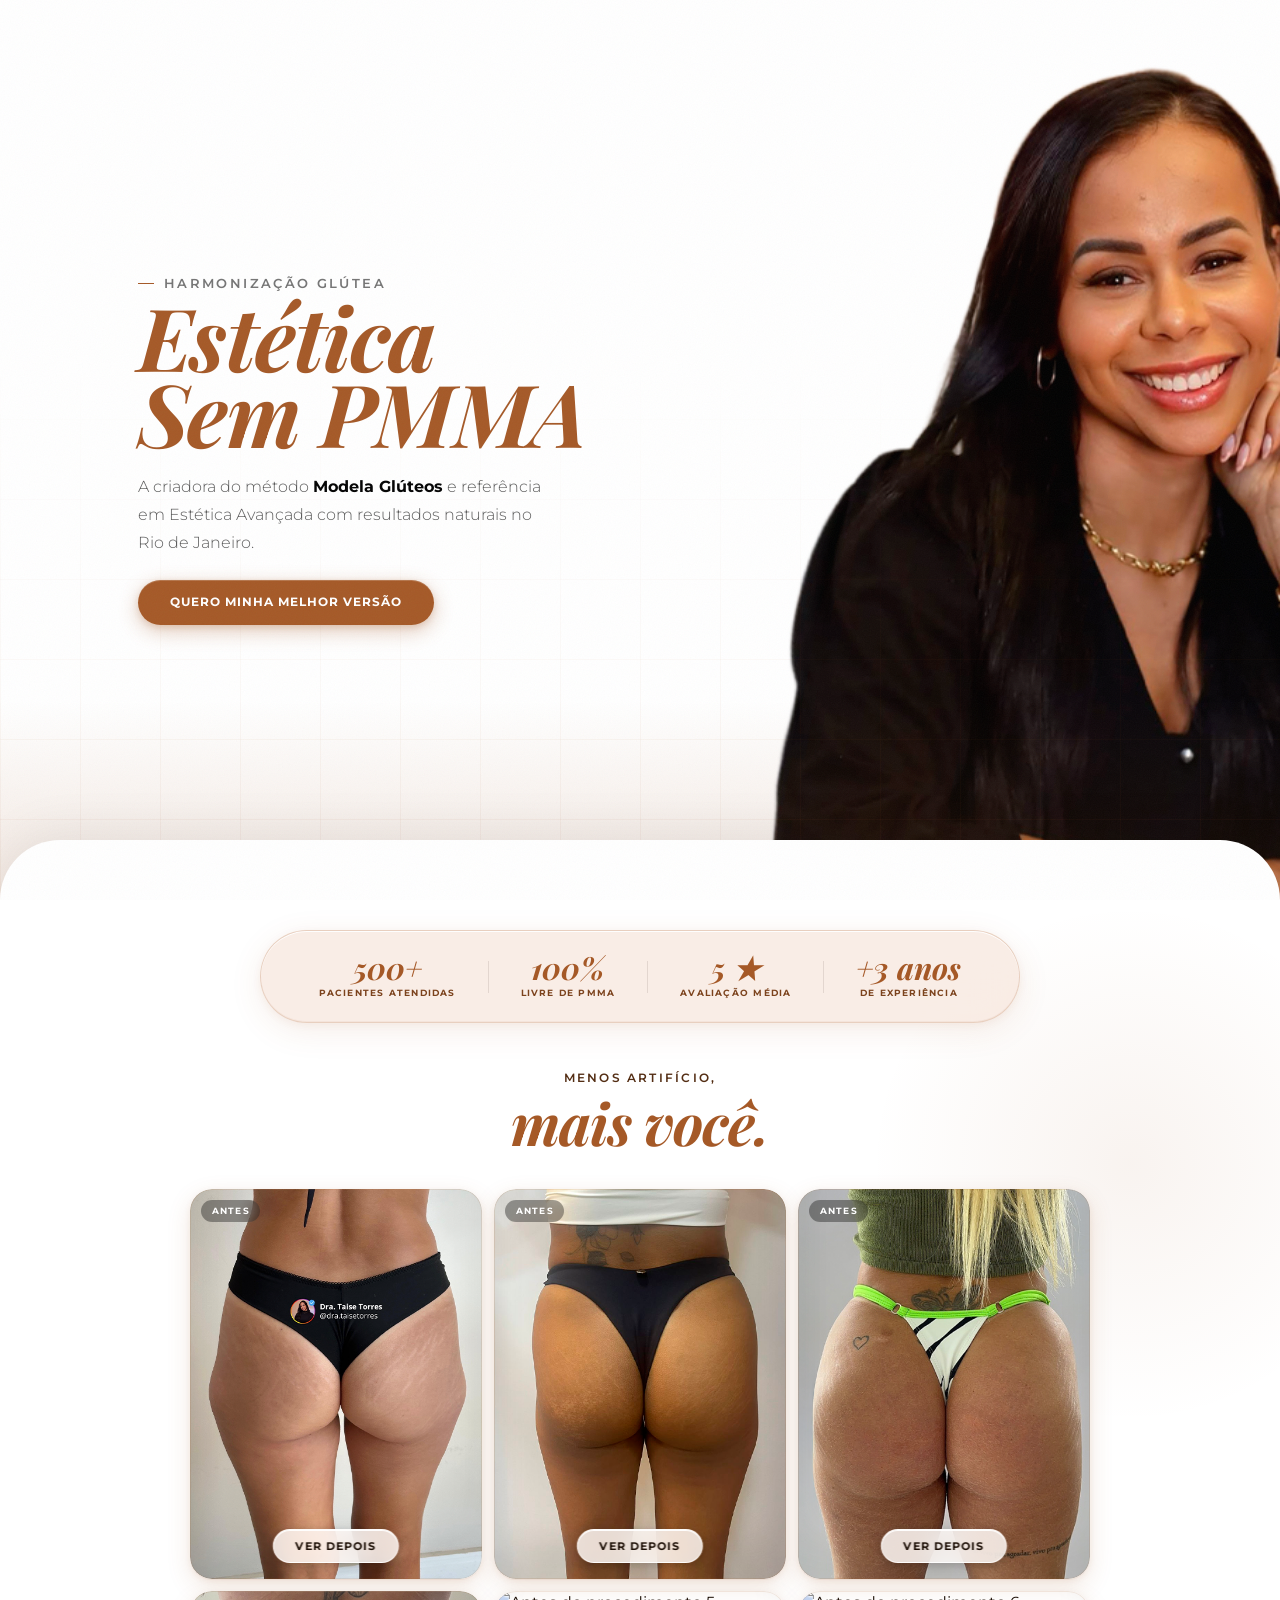
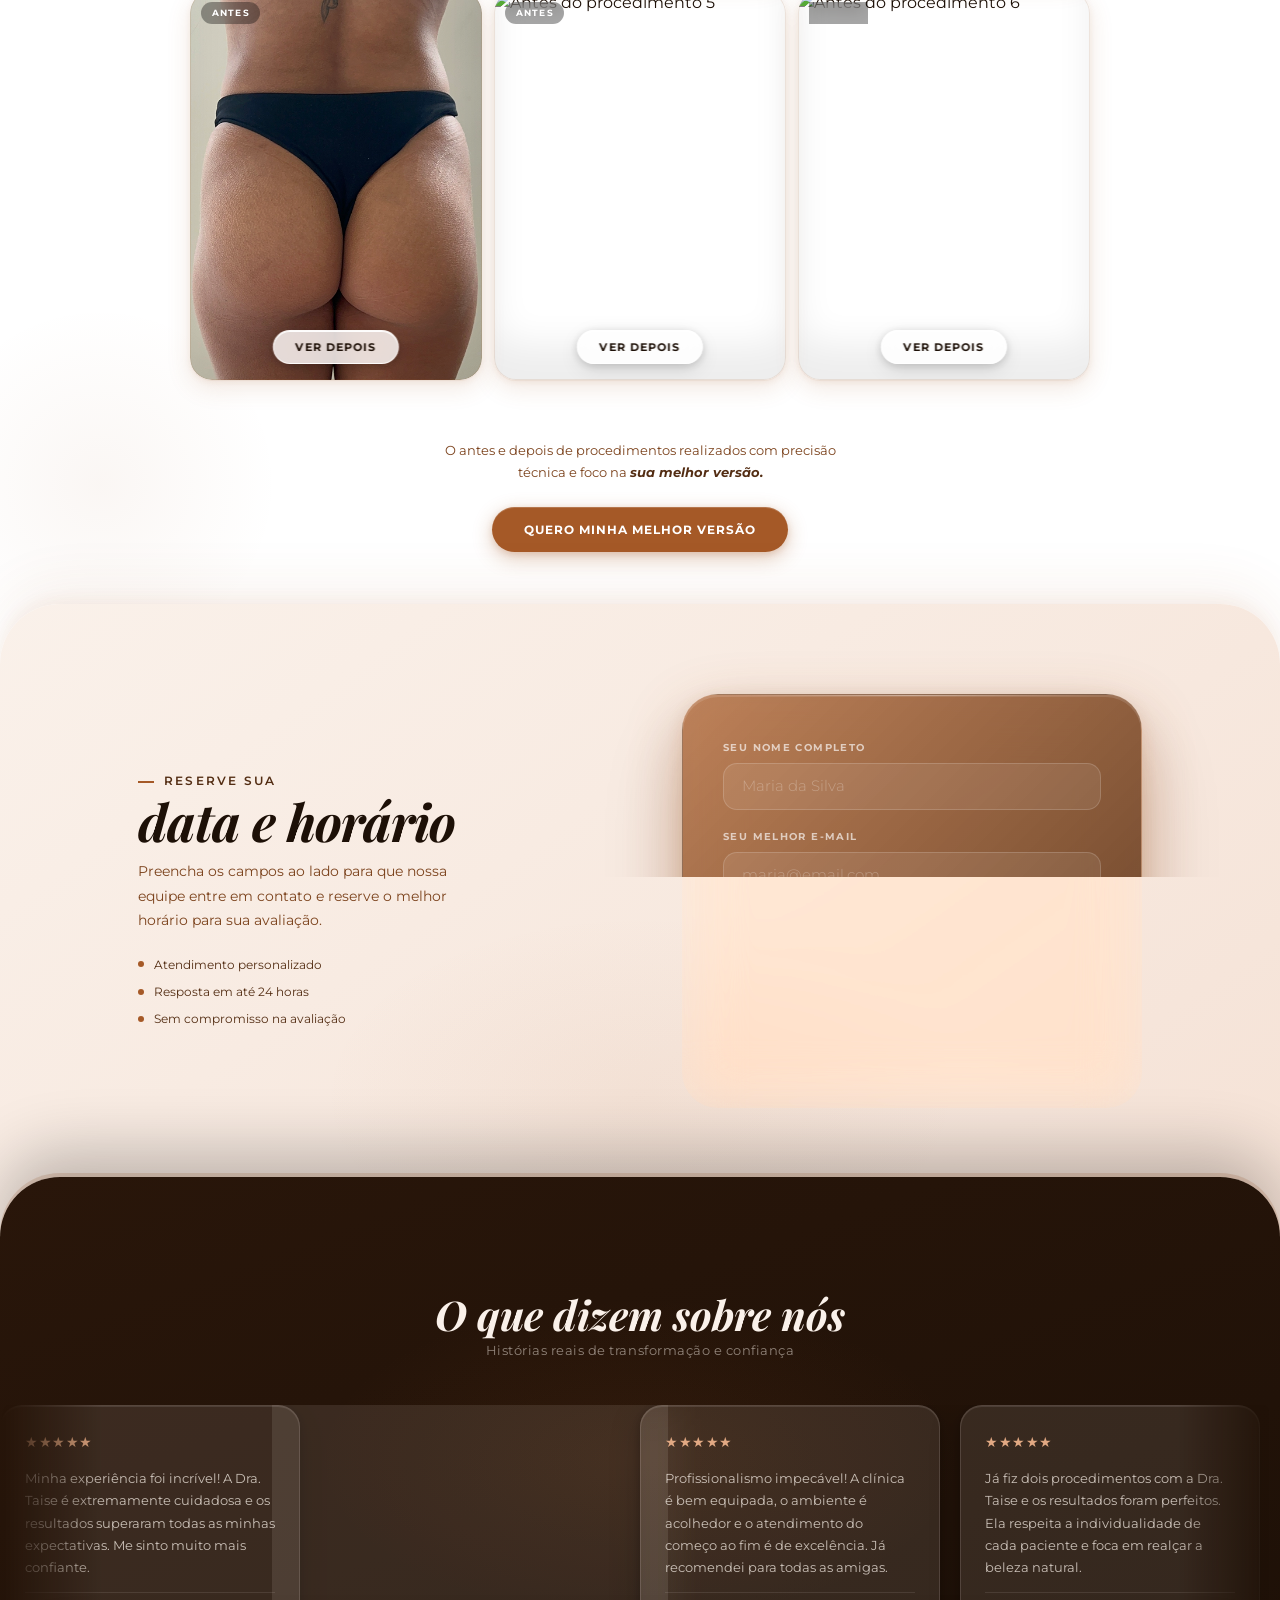
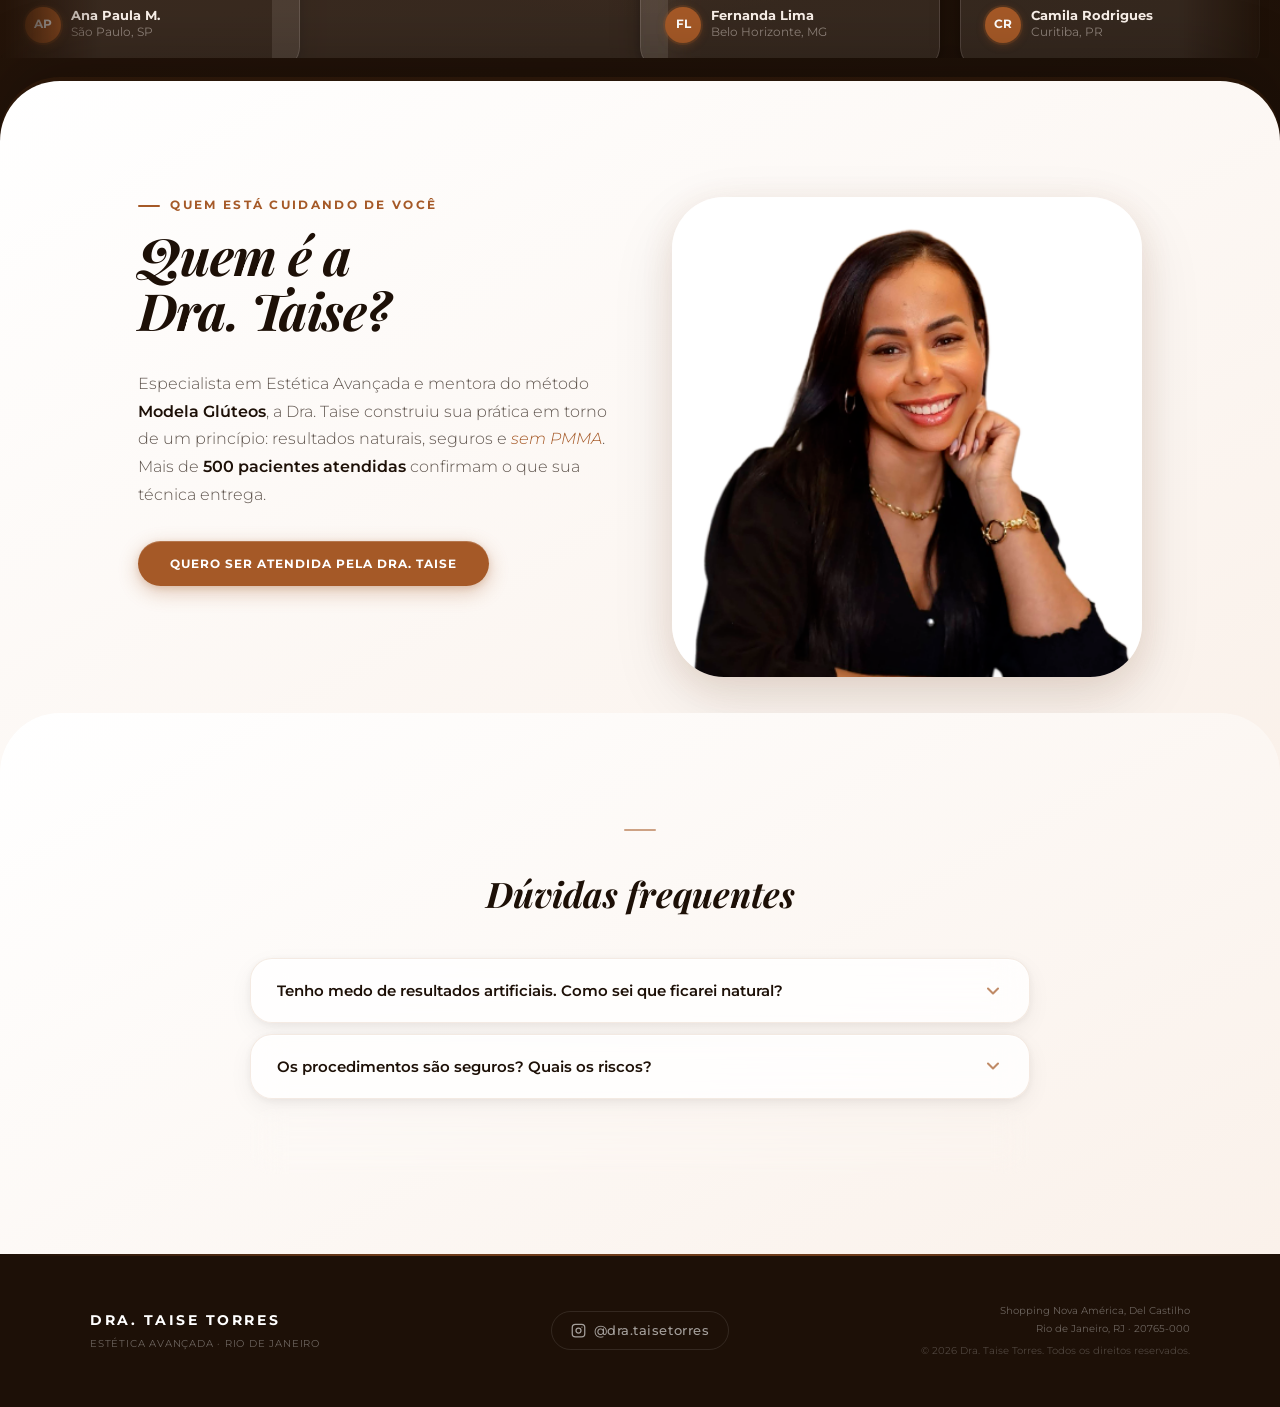
==== index.html @ a1149a78 "Add files via upload" ====
<!DOCTYPE html>
<html lang="pt-BR">
<head>
  <meta charset="UTF-8" />
  <meta name="viewport" content="width=device-width, initial-scale=1.0" />
  <title>Dra. Taise Torres · Estética que Transforma</title>

  <link rel="preconnect" href="https://fonts.googleapis.com" />
  <link rel="preconnect" href="https://fonts.gstatic.com" crossorigin />
  <link
    href="https://fonts.googleapis.com/css2?family=Montserrat:ital,wght@0,400;0,500;0,600;0,700;1,400&family=Playfair+Display:ital,wght@0,700;1,400;1,700&display=swap"
    rel="stylesheet"
  />
  <link rel="stylesheet" href="style.css" />
</head>
<body>

  <!-- ═══════════════════════════════
       HERO  — 100vw × 100vh
  ════════════════════════════════ -->
  <section class="hero">

    <!-- Camada de fundo -->
    <div class="hero__bg">
      <picture>
        <source media="(max-width: 860px)" srcset="img/heromobile.png" />
        <img src="img/hero.png" alt="Dra. Taise Torres — Estética Avançada" />
      </picture>
    </div>

    <!-- Overlay para legibilidade do texto -->
    <div class="hero__overlay" aria-hidden="true"></div>

    <!-- Conteúdo -->
    <div class="container">
      <div class="hero__content">

        <h1 class="hero__title">
          <span class="t-sans">Harmonização Glútea</span>
          <span class="t-serif t-serif--accent">Estética<br>Sem PMMA</span>
        </h1>

        <p class="hero__sub">
          A criadora do método <strong>Modela Glúteos</strong> e referência em
          Estética Avançada com resultados naturais no Rio de Janeiro.
        </p>

        <a href="#reservar" class="btn">Quero minha melhor versão</a>

      </div>
    </div>

  </section>

  <!-- ═══════════════════════════════
       GALLERY
  ════════════════════════════════ -->
  <section class="gallery stack">
    <div class="container">

      <!-- Faixa de credenciais -->
      <div class="trust-strip" role="list" aria-label="Números da clínica">
        <div class="trust-item" role="listitem">
          <strong>500+</strong>
          <span>Pacientes atendidas</span>
        </div>
        <div class="trust-divider" aria-hidden="true"></div>
        <div class="trust-item" role="listitem">
          <strong>100%</strong>
          <span>Livre de PMMA</span>
        </div>
        <div class="trust-divider" aria-hidden="true"></div>
        <div class="trust-item" role="listitem">
          <strong>5 ★</strong>
          <span>Avaliação média</span>
        </div>
        <div class="trust-divider" aria-hidden="true"></div>
        <div class="trust-item" role="listitem">
          <strong>+3 anos</strong>
          <span>De experiência</span>
        </div>
      </div>

      <h2 class="gallery__title">
        <span class="t-sans">Menos artifício,</span>
        <span class="t-serif t-serif--accent">mais você.</span>
      </h2>

      <div class="gallery__grid">

        <!-- Card 1 -->
        <div class="gallery__card">
          <div class="ba-toggle" data-toggle>
            <img class="ba-img ba-img--before" src="img/antes1.png" alt="Antes do procedimento 1" loading="lazy" />
            <img class="ba-img ba-img--after"  src="img/depois1.png" alt="Depois do procedimento 1" loading="lazy" />
            <span class="ba-state-label">Antes</span>
            <button class="ba-switch" aria-label="Ver resultado depois">Ver depois</button>
          </div>
        </div>

        <!-- Card 2 -->
        <div class="gallery__card">
          <div class="ba-toggle" data-toggle>
            <img class="ba-img ba-img--before" src="img/antes2.png" alt="Antes do procedimento 2" loading="lazy" />
            <img class="ba-img ba-img--after"  src="img/depois2.png" alt="Depois do procedimento 2" loading="lazy" />
            <span class="ba-state-label">Antes</span>
            <button class="ba-switch" aria-label="Ver resultado depois">Ver depois</button>
          </div>
        </div>

        <!-- Card 3 -->
        <div class="gallery__card">
          <div class="ba-toggle" data-toggle>
            <img class="ba-img ba-img--before" src="img/antes3.png" alt="Antes do procedimento 3" loading="lazy" />
            <img class="ba-img ba-img--after"  src="img/depois3.png" alt="Depois do procedimento 3" loading="lazy" />
            <span class="ba-state-label">Antes</span>
            <button class="ba-switch" aria-label="Ver resultado depois">Ver depois</button>
          </div>
        </div>

        <!-- Card 4 -->
        <div class="gallery__card">
          <div class="ba-toggle" data-toggle>
            <img class="ba-img ba-img--before" src="img/antes4.png" alt="Antes do procedimento 4" loading="lazy" />
            <img class="ba-img ba-img--after"  src="img/depois4.png" alt="Depois do procedimento 4" loading="lazy" />
            <span class="ba-state-label">Antes</span>
            <button class="ba-switch" aria-label="Ver resultado depois">Ver depois</button>
          </div>
        </div>

        <!-- Card 5 -->
        <div class="gallery__card">
          <div class="ba-toggle" data-toggle>
            <img class="ba-img ba-img--before" src="img/antes5.png" alt="Antes do procedimento 5" loading="lazy" />
            <img class="ba-img ba-img--after"  src="img/depois5.png" alt="Depois do procedimento 5" loading="lazy" />
            <span class="ba-state-label">Antes</span>
            <button class="ba-switch" aria-label="Ver resultado depois">Ver depois</button>
          </div>
        </div>

        <!-- Card 6 -->
        <div class="gallery__card">
          <div class="ba-toggle" data-toggle>
            <img class="ba-img ba-img--before" src="img/antes6.png" alt="Antes do procedimento 6" loading="lazy" />
            <img class="ba-img ba-img--after"  src="img/depois6.png" alt="Depois do procedimento 6" loading="lazy" />
            <span class="ba-state-label">Antes</span>
            <button class="ba-switch" aria-label="Ver resultado depois">Ver depois</button>
          </div>
        </div>

      </div>

      <p class="gallery__caption">
        O antes e depois de procedimentos realizados com precisão técnica
        e foco na <em>sua melhor versão.</em>
      </p>

      <a href="#reservar" class="btn btn--center">Quero minha melhor versão</a>

    </div>
  </section>

  <!-- ═══════════════════════════════
       BOOKING
  ════════════════════════════════ -->
  <section class="booking stack" id="reservar">
    <div class="container">

      <!-- Info lado esquerdo -->
      <div class="booking__info">
        <h2 class="booking__title">
          <span class="t-sans">Reserve sua</span>
          <span class="t-serif">data e horário</span>
        </h2>

        <p class="booking__sub">
          Preencha os campos ao lado para que nossa equipe entre em contato
          e reserve o melhor horário para sua avaliação.
        </p>

        <div class="booking__trust">
          <div class="booking__trust-item">Atendimento personalizado</div>
          <div class="booking__trust-item">Resposta em até 24 horas</div>
          <div class="booking__trust-item">Sem compromisso na avaliação</div>
        </div>
      </div>

      <form class="form-card" id="bookingForm" novalidate>

        <div class="form-group">
          <label for="nome">Seu nome completo</label>
          <input
            type="text" id="nome" name="nome"
            placeholder="Maria da Silva"
            required autocomplete="name"
          />
        </div>

        <div class="form-group">
          <label for="email">Seu melhor e-mail</label>
          <input
            type="email" id="email" name="email"
            placeholder="maria@email.com"
            required autocomplete="email"
          />
        </div>

        <div class="form-group">
          <label for="whatsapp">WhatsApp</label>
          <input
            type="tel" id="whatsapp" name="whatsapp"
            placeholder="(11) 99999-9999"
            maxlength="15" required autocomplete="tel"
          />
        </div>

        <button type="submit" class="btn">Quero reservar minha avaliação</button>

      </form>

    </div>
  </section>

  <!-- ═══════════════════════════════
       TESTIMONIALS
  ════════════════════════════════ -->
  <section class="testimonials stack">
    <div class="container">
      <div class="testimonials__header">
        <h2 class="testimonials__title">O que dizem sobre nós</h2>
        <p class="testimonials__sub">Histórias reais de transformação e confiança</p>
      </div>
    </div>

    <div class="carousel-outer">
      <div class="carousel-track" id="carouselTrack" aria-live="off"></div>
    </div>
  </section>

  <!-- ═══════════════════════════════
       SOBRE A DRA. TAISE
  ════════════════════════════════ -->
  <section class="about stack" id="sobre">
    <div class="container">

      <div class="about__grid">

        <!-- Coluna: texto -->
        <div class="about__text">

          <p class="about__eyebrow">Quem está cuidando de você</p>

          <h2 class="about__title">
            <span class="t-serif">Quem é a<br>Dra. Taise?</span>
          </h2>

          <p class="about__bio">
            Especialista em Estética Avançada e mentora do método
            <strong>Modela Glúteos</strong>, a Dra. Taise construiu sua prática em torno
            de um princípio: resultados naturais, seguros e <em>sem PMMA</em>.
            Mais de <strong>500 pacientes atendidas</strong> confirmam o que
            sua técnica entrega.
          </p>

          <a href="#reservar" class="btn about__cta">
            Quero ser atendida pela Dra. Taise
          </a>

        </div>

        <!-- Coluna: foto -->
        <div class="about__photo-wrap">
          <img
            src="img/dra.png"
            alt="Dra. Taise Torres"
            class="about__photo"
            loading="lazy"
          />
        </div>

      </div>

    </div>
  </section>

  <!-- ═══════════════════════════════
       FAQ — ACCORDION
  ════════════════════════════════ -->
  <section class="faq stack">
    <div class="container">

      <div class="faq__rule" aria-hidden="true"></div>

      <h2 class="faq__title">Dúvidas frequentes</h2>

      <div class="faq__accordion" role="list">

        <div class="faq__item" role="listitem">
          <button class="faq__btn" aria-expanded="false">
            <span class="faq__q-label">Tenho medo de resultados artificiais. Como sei que ficarei natural?</span>
            <svg class="faq__chevron" viewBox="0 0 24 24" fill="none" stroke="currentColor" stroke-width="2.5" stroke-linecap="round" stroke-linejoin="round" aria-hidden="true">
              <polyline points="6 9 12 15 18 9"/>
            </svg>
          </button>
          <div class="faq__panel" role="region">
            <div class="faq__panel-inner">
              <p class="faq__a">Lorem ipsum dolor sit amet, consectetur adipiscing elit. Sed do eiusmod tempor incididunt ut labore et dolore magna aliqua. Ut enim ad minim veniam quis nostrud exercitation ullamco laboris nisi ut aliquip ex ea commodo.</p>
              <p class="faq__answer-label">Resposta da Dra. Taise</p>
              <p class="faq__a">Duis aute irure dolor in reprehenderit in voluptate velit esse cillum dolore eu fugiat nulla pariatur. Excepteur sint occaecat cupidatat non proident deserunt mollit anim id est laborum. A técnica utilizada preserva sua expressão natural.</p>
            </div>
          </div>
        </div>

        <div class="faq__item" role="listitem">
          <button class="faq__btn" aria-expanded="false">
            <span class="faq__q-label">Os procedimentos são seguros? Quais os riscos?</span>
            <svg class="faq__chevron" viewBox="0 0 24 24" fill="none" stroke="currentColor" stroke-width="2.5" stroke-linecap="round" stroke-linejoin="round" aria-hidden="true">
              <polyline points="6 9 12 15 18 9"/>
            </svg>
          </button>
          <div class="faq__panel" role="region">
            <div class="faq__panel-inner">
              <p class="faq__a">Sed ut perspiciatis unde omnis iste natus error sit voluptatem accusantium doloremque laudantium, totam rem aperiam eaque ipsa quae ab illo inventore veritatis et quasi architecto beatae vitae dicta sunt explicabo.</p>
              <p class="faq__answer-label">Resposta da Dra. Taise</p>
              <p class="faq__a">Nemo enim ipsam voluptatem quia voluptas sit aspernatur aut odit aut fugit. Sed quia consequuntur magni dolores eos qui ratione voluptatem sequi nesciunt. Todos os produtos utilizados são 100% livres de PMMA.</p>
            </div>
          </div>
        </div>

        <div class="faq__item" role="listitem">
          <button class="faq__btn" aria-expanded="false">
            <span class="faq__q-label">Quanto tempo dura o resultado e como é a manutenção?</span>
            <svg class="faq__chevron" viewBox="0 0 24 24" fill="none" stroke="currentColor" stroke-width="2.5" stroke-linecap="round" stroke-linejoin="round" aria-hidden="true">
              <polyline points="6 9 12 15 18 9"/>
            </svg>
          </button>
          <div class="faq__panel" role="region">
            <div class="faq__panel-inner">
              <p class="faq__a">At vero eos et accusamus et iusto odio dignissimos ducimus qui blanditiis praesentium voluptatum deleniti atque corrupti quos dolores et quas molestias excepturi sint occaecati cupiditate non provident.</p>
              <p class="faq__answer-label">Resposta da Dra. Taise</p>
              <p class="faq__a">Nam libero tempore cum soluta nobis eligendi optio cumque nihil impedit quo minus maxime placeat facere possimus. A manutenção é simples e os resultados são duradouros com os cuidados corretos indicados em consulta.</p>
            </div>
          </div>
        </div>

      </div>

    </div>
  </section>

  <!-- ═══════════════════════════════
       FOOTER
  ════════════════════════════════ -->
  <footer>
    <div class="footer__inner">

      <!-- Esquerda: marca -->
      <div class="footer__col">
        <span class="footer__brand">Dra. Taise Torres</span>
        <span class="footer__tagline">Estética Avançada · Rio de Janeiro</span>
      </div>

      <!-- Centro: Instagram -->
      <a
        class="footer__insta"
        href="https://www.instagram.com/dra.taisetorres/"
        target="_blank"
        rel="noopener noreferrer"
        aria-label="Instagram da Dra. Taise Torres"
      >
        <svg width="15" height="15" viewBox="0 0 24 24" fill="none" stroke="currentColor" stroke-width="2" stroke-linecap="round" stroke-linejoin="round" aria-hidden="true">
          <rect x="2" y="2" width="20" height="20" rx="5" ry="5"/>
          <circle cx="12" cy="12" r="4"/>
          <circle cx="17.5" cy="6.5" r="1" fill="currentColor" stroke="none"/>
        </svg>
        @dra.taisetorres
      </a>

      <!-- Direita: endereço + copyright -->
      <div class="footer__col footer__col--right">
        <span class="footer__address">
          Shopping Nova América, Del Castilho<br />
          Rio de Janeiro, RJ · 20765-000
        </span>
        <span class="footer__copy">&copy; 2026 Dra. Taise Torres. Todos os direitos reservados.</span>
      </div>

    </div>
  </footer>

  <!-- ═══════════════════════════════
       JAVASCRIPT
  ════════════════════════════════ -->
  <script>
    /* ── Before / After toggle ── */
    (function initToggles() {
      document.querySelectorAll('[data-toggle]').forEach(toggle => {
        const btn   = toggle.querySelector('.ba-switch');
        const label = toggle.querySelector('.ba-state-label');

        btn.addEventListener('click', () => {
          const isAfter = toggle.classList.toggle('is-after');
          label.textContent  = isAfter ? 'Depois' : 'Antes';
          btn.textContent    = isAfter ? 'Ver antes' : 'Ver depois';
          btn.setAttribute('aria-label', isAfter ? 'Ver imagem antes' : 'Ver resultado depois');
        });
      });
    })();

    /* ── Testimonials data ── */
    const TESTIMONIALS = [
      {
        name: 'Ana Paula M.',
        city: 'São Paulo, SP',
        text: 'Minha experiência foi incrível! A Dra. Taise é extremamente cuidadosa e os resultados superaram todas as minhas expectativas. Me sinto muito mais confiante.'
      },
      {
        name: 'Juliana Santos',
        city: 'Rio de Janeiro, RJ',
        text: 'Tinha muito medo de procedimentos estéticos, mas a Dra. Taise me passou total segurança. O resultado ficou super natural, exatamente o que eu queria.'
      },
      {
        name: 'Fernanda Lima',
        city: 'Belo Horizonte, MG',
        text: 'Profissionalismo impecável! A clínica é bem equipada, o ambiente é acolhedor e o atendimento do começo ao fim é de excelência. Já recomendei para todas as amigas.'
      },
      {
        name: 'Camila Rodrigues',
        city: 'Curitiba, PR',
        text: 'Já fiz dois procedimentos com a Dra. Taise e os resultados foram perfeitos. Ela respeita a individualidade de cada paciente e foca em realçar a beleza natural.'
      },
      {
        name: 'Patricia Oliveira',
        city: 'Brasília, DF',
        text: 'A Dra. Taise tem um olhar artístico e técnico ao mesmo tempo. Explicou todo o procedimento com calma e o resultado ficou absolutamente natural. Maravilhosa!'
      },
      {
        name: 'Mariana Costa',
        city: 'Porto Alegre, RS',
        text: 'Saí da consulta com a autoestima lá em cima. A abordagem dela é diferente, sem exageros, sempre focada no que é melhor para cada paciente individualmente.'
      }
    ];

    /* ── Build carousel (original + duplicate for infinite loop) ── */
    (function buildCarousel() {
      const track    = document.getElementById('carouselTrack');
      const allCards = [...TESTIMONIALS, ...TESTIMONIALS];

      allCards.forEach(t => {
        const initials = t.name.split(' ').slice(0, 2).map(w => w[0]).join('');
        const card     = document.createElement('div');
        card.className = 't-card';
        card.setAttribute('role', 'article');
        card.innerHTML = `
          <div class="t-card__stars" aria-label="5 estrelas">★★★★★</div>
          <p class="t-card__text">${t.text}</p>
          <div class="t-card__author">
            <div class="t-card__avatar" aria-hidden="true">${initials}</div>
            <div>
              <p class="t-card__name">${t.name}</p>
              <p class="t-card__location">${t.city}</p>
            </div>
          </div>`;
        track.appendChild(card);
      });
    })();

    /* ── Pause carousel on touch ── */
    (function touchCarousel() {
      const track = document.getElementById('carouselTrack');
      track.addEventListener('touchstart', () => { track.style.animationPlayState = 'paused'; }, { passive: true });
      track.addEventListener('touchend',   () => { track.style.animationPlayState = 'running'; }, { passive: true });
    })();

    /* ── FAQ accordion ── */
    (function faqAccordion() {
      document.querySelectorAll('.faq__btn').forEach(btn => {
        btn.addEventListener('click', () => {
          const item   = btn.closest('.faq__item');
          const isOpen = item.classList.contains('is-open');

          /* Close all */
          document.querySelectorAll('.faq__item').forEach(i => {
            i.classList.remove('is-open');
            i.querySelector('.faq__btn').setAttribute('aria-expanded', 'false');
          });

          /* Open clicked if it was closed */
          if (!isOpen) {
            item.classList.add('is-open');
            btn.setAttribute('aria-expanded', 'true');
          }
        });
      });
    })();

    /* ── WhatsApp mask: (99) 99999-9999 ── */
    (function waMask() {
      const el = document.getElementById('whatsapp');

      el.addEventListener('input', e => {
        const raw = e.target.value.replace(/\D/g, '').slice(0, 11);
        let masked = '';
        if      (raw.length === 0)  masked = '';
        else if (raw.length <= 2)   masked = '(' + raw;
        else if (raw.length <= 6)   masked = '(' + raw.slice(0,2) + ') ' + raw.slice(2);
        else if (raw.length <= 10)  masked = '(' + raw.slice(0,2) + ') ' + raw.slice(2,6) + '-' + raw.slice(6);
        else                        masked = '(' + raw.slice(0,2) + ') ' + raw.slice(2,7) + '-' + raw.slice(7);
        e.target.value = masked;
      });

      el.addEventListener('keydown', e => {
        const safe = ['Backspace','Delete','Tab','ArrowLeft','ArrowRight','Home','End'];
        if (!safe.includes(e.key) && !/^\d$/.test(e.key)) e.preventDefault();
      });
    })();

    /* ── Form submit ── */
    document.getElementById('bookingForm').addEventListener('submit', function (e) {
      e.preventDefault();
      const nome     = document.getElementById('nome').value.trim();
      const email    = document.getElementById('email').value.trim();
      const whatsapp = document.getElementById('whatsapp').value.trim();

      if (!nome || !email || !whatsapp) {
        alert('Por favor, preencha todos os campos.');
        return;
      }

      const emailValido = /^[^\s@]+@[^\s@]+\.[^\s@]+$/.test(email);
      if (!emailValido) {
        alert('Por favor, insira um e-mail válido.');
        return;
      }

      const waDigits = whatsapp.replace(/\D/g, '');
      if (waDigits.length < 10) {
        alert('Por favor, insira um WhatsApp válido com DDD.');
        return;
      }

      /* ⚠️ Substitua pelo seu webhook/API real */
      alert('Obrigada, ' + nome + '! Em breve entraremos em contato via WhatsApp.');
      this.reset();
    });
  </script>

</body>
</html>
---- style.css ----
/* ═══════════════════════════════════════════════════════════
   RESET & DESIGN TOKENS
═══════════════════════════════════════════════════════════ */
*, *::before, *::after { box-sizing: border-box; margin: 0; padding: 0; }

:root {
  /* Palette */
  /* Chocolate Brown Palette */
  --red:          #A55927;   /* 600 */
  --red-dark:     #7C431D;   /* 700 */
  --red-glow:     rgba(165, 89, 39, .35);
  --bg:           #FAF1EA;   /* 50  */
  --bg-light:     #F5E2D6;   /* 100 */
  --bg-dark:      #1D1007;   /* 950 */
  --bg-card:      rgba(255,255,255,.7);
  --text:         #1D1007;   /* 950 */
  --text-mid:     #532D13;   /* 800 */
  --text-muted:   #7C431D;   /* 700 */
  --white:        #ffffff;
  --line:         rgba(29,16,7,.1);
  --line-light:   rgba(255,255,255,.14);

  /* Radii */
  --r-xs:  8px;
  --r-sm:  14px;
  --r-md:  22px;
  --r-lg:  36px;
  --r-xl:  52px;
  --sr:    60px;   /* section stacking radius */
  --cr:    var(--r-md);

  /* Typography scale */
  --font-sans:  'Montserrat', sans-serif;
  --font-serif: 'Playfair Display', Georgia, serif;

  /* Motion */
  --ease-out:     cubic-bezier(.22, 1, .36, 1);
  --ease-spring:  cubic-bezier(.32, 1.1, .68, 1);
  --dur-fast:     .18s;
  --dur-mid:      .32s;
  --dur-slow:     .52s;

  /* Container */
  --container: 1100px;
}

/* ── Scrollbar ── */
::-webkit-scrollbar        { width: 4px; }
::-webkit-scrollbar-track  { background: var(--bg); }
::-webkit-scrollbar-thumb  { background: var(--red); border-radius: 99px; }

html { scroll-behavior: smooth; }

body {
  background: #ffffff;
  color: var(--text);
  font-family: var(--font-sans);
  font-size: 1rem;
  line-height: 1.55;
  overflow-x: hidden;
  -webkit-font-smoothing: antialiased;
}

/* ── Grain texture overlay (cinematic) ── */
body::before {
  content: '';
  position: fixed;
  inset: 0;
  background-image: url("data:image/svg+xml,%3Csvg xmlns='http://www.w3.org/2000/svg' width='200' height='200'%3E%3Cfilter id='n'%3E%3CfeTurbulence type='fractalNoise' baseFrequency='.85' numOctaves='4' stitchTiles='stitch'/%3E%3C/filter%3E%3Crect width='200' height='200' filter='url(%23n)' opacity='.045'/%3E%3C/svg%3E");
  pointer-events: none;
  z-index: 9999;
  opacity: 1;
}

/* ═══════════════════════════════════════════════════════════
   CONTAINER
═══════════════════════════════════════════════════════════ */
.container {
  width: 100%;
  max-width: var(--container);
  margin-inline: auto;
  padding-inline: 3rem;
}

/* ═══════════════════════════════════════════════════════════
   TYPOGRAPHY HELPERS
═══════════════════════════════════════════════════════════ */

/* Label: Montserrat caixa-alta com traço antes */
.t-sans {
  font-family: var(--font-sans);
  font-style: normal;
  font-weight: 600;
  font-size: .78rem;
  text-transform: uppercase;
  letter-spacing: .18em;
  line-height: 1.2;
  color: var(--text-mid);
  display: inline-flex;
  align-items: center;
  gap: 10px;
}
.t-sans::before {
  content: '';
  display: inline-block;
  width: 16px;
  height: 1.5px;
  background: var(--red);
  flex-shrink: 0;
}
.t-sans--light { color: rgba(255,255,255,.5); }
.t-sans--light::before { background: rgba(255,255,255,.35); }

/* Título: Times New Roman itálico dramático */
.t-serif {
  font-family: var(--font-serif);
  font-style: italic;
  font-weight: 700;
  font-size: clamp(2.4rem, 5vw, 4.2rem);
  letter-spacing: -.02em;
  line-height: .92;
}
.t-serif--accent { color: var(--red); }

/* ═══════════════════════════════════════════════════════════
   BUTTONS
═══════════════════════════════════════════════════════════ */
.btn {
  display: inline-flex;
  align-items: center;
  justify-content: center;
  gap: 8px;
  background: var(--red);
  color: #fff;
  font-family: var(--font-sans);
  font-size: .78rem;
  font-weight: 700;
  letter-spacing: .08em;
  text-transform: uppercase;
  text-decoration: none;
  padding: .8rem 2rem;
  border-radius: 999px;
  border: none;
  cursor: pointer;
  transition:
    background var(--dur-mid) var(--ease-out),
    transform   var(--dur-fast) var(--ease-out),
    box-shadow  var(--dur-mid) var(--ease-out);
  box-shadow:
    0 2px 6px rgba(165,89,39,.18),
    0 6px 20px rgba(165,89,39,.32),
    inset 0 1px 0 rgba(255,255,255,.18);
  -webkit-tap-highlight-color: transparent;
  white-space: nowrap;
  position: relative;
  overflow: hidden;
}

/* Ripple ao hover */
.btn::after {
  content: '';
  position: absolute;
  inset: 0;
  background: radial-gradient(circle at center, rgba(255,255,255,.22) 0%, transparent 70%);
  opacity: 0;
  transition: opacity var(--dur-mid);
}
.btn:hover::after { opacity: 1; }

.btn:hover  {
  background: var(--red-dark);
  transform: translateY(-2px);
  box-shadow:
    0 4px 12px rgba(165,89,39,.22),
    0 12px 32px rgba(165,89,39,.42),
    inset 0 1px 0 rgba(255,255,255,.22);
}
.btn:active { transform: translateY(0) scale(.97); }

.btn--ghost {
  background: transparent;
  color: var(--text);
  border: 1.5px solid rgba(15,8,7,.18);
  box-shadow: none;
}
.btn--ghost:hover {
  background: rgba(165,89,39,.06);
  border-color: var(--red);
  color: var(--red);
  box-shadow: none;
}

.btn--center { display: flex; width: fit-content; margin-inline: auto; }

/* ═══════════════════════════════════════════════════════════
   STACKING SECTION PATTERN  (Bento / cinematic overlap)
═══════════════════════════════════════════════════════════ */
.stack {
  position: relative;
  border-radius: var(--sr) var(--sr) 0 0;
  margin-top: calc(var(--sr) * -1);
  padding-top: calc(3.5rem + var(--sr));
  padding-bottom: 4rem;
  isolation: isolate;
}

/* ═══════════════════════════════════════════════════════════
   HERO — Full viewport, Cinematic
═══════════════════════════════════════════════════════════ */
.hero {
  position: relative;
  width: 100%;
  height: 100svh;
  min-height: 600px;
  display: flex;
  align-items: center;
  overflow: hidden;
}

/* Background image */
.hero__bg {
  position: absolute;
  inset: 0;
  background: #1D1007;
  z-index: 0;
}
.hero__bg picture {
  display: block;
  width: 100%;
  height: 100%;
}
.hero__bg img {
  width: 100%;
  height: 100%;
  object-fit: cover;
  object-position: center top;
  display: block;
  scale: 1.04;                  /* ligeiro zoom para parallax */
  transition: scale 12s linear; /* slow-burn cinematic */
}

/* Grid sutil vermelho — assinatura Cinematic UI */
.hero__bg::before {
  content: '';
  position: absolute;
  inset: 0;
  z-index: 1;
  background-image:
    repeating-linear-gradient(90deg, rgba(165,89,39,.06) 0, rgba(165,89,39,.06) 1px, transparent 1px, transparent 80px),
    repeating-linear-gradient(0deg,  rgba(165,89,39,.06) 0, rgba(165,89,39,.06) 1px, transparent 1px, transparent 80px);
  mask-image: linear-gradient(to top, black 0%, transparent 60%);
  -webkit-mask-image: linear-gradient(to top, black 0%, transparent 60%);
  pointer-events: none;
}

/* Overlay removido a pedido */
.hero__overlay {
  display: none;
}

.hero .container { position: relative; z-index: 3; }

/* Glow quente na base do hero (transição para a galeria) */
.hero::after {
  content: '';
  position: absolute;
  bottom: 0; left: 0; right: 0;
  height: 200px;
  background: linear-gradient(to top, rgba(165,89,39,.14) 0%, transparent 100%);
  z-index: 2;
  pointer-events: none;
}

/* Conteúdo assimétrico — âncora à esquerda */
.hero__content {
  max-width: min(620px, 52vw);
  margin-inline: 0;
  display: flex;
  flex-direction: column;
  align-items: flex-start;
  text-align: left;
  gap: 1.4rem;
}

/* Chip / tag do evento */
.hero__tag {
  display: inline-flex;
  align-items: center;
  gap: 8px;
  font-family: var(--font-sans);
  font-size: .62rem;
  font-weight: 700;
  letter-spacing: .18em;
  text-transform: uppercase;
  color: rgba(255,255,255,.85);
  background: rgba(165,89,39,.5);
  backdrop-filter: blur(8px);
  -webkit-backdrop-filter: blur(8px);
  border: 1px solid rgba(165,89,39,.4);
  border-radius: 999px;
  padding: 6px 16px;
}

/* Título dual-font */
.hero__title {
  color: #030303;
  display: flex;
  flex-direction: column;
  align-items: flex-start;
  gap: 2px;
}

.hero__title .t-sans {
  font-size: .82rem;
  color: rgba(3,3,3,.55);
  letter-spacing: .18em;
}
.hero__title .t-sans::before { background: #A55927; }

.hero__title .t-serif {
  font-size: clamp(3.2rem, 6.8vw, 7rem);
  color: #030303;
  line-height: .88;
  margin-top: .05em;
  text-shadow: none;
}
.hero__title .t-serif--accent {
  color: #A55927;
}
.hero__title .t-serif em {
  font-style: italic;
  color: #A55927;
}

.hero__sub {
  font-size: 1rem;
  font-weight: 300;
  color: rgba(3,3,3,.65);
  line-height: 1.75;
  max-width: 420px;
}
.hero__sub strong { color: #030303; font-weight: 700; }

/* ═══════════════════════════════════════════════════════════
   TRUST STRIP — faixa de credenciais
═══════════════════════════════════════════════════════════ */
.trust-strip {
  display: flex;
  align-items: center;
  justify-content: center;
  gap: 2rem;
  width: 100%;
  max-width: 760px;
  margin-inline: auto;
  margin-bottom: 3rem;
  padding: 1.4rem 2rem;
  background: rgba(245,226,214,.6);
  backdrop-filter: blur(20px) saturate(180%);
  -webkit-backdrop-filter: blur(20px) saturate(180%);
  border: 1px solid rgba(165,89,39,.2);
  border-radius: var(--r-xl);
  box-shadow:
    0 2px 8px rgba(165,89,39,.06),
    0 8px 32px rgba(165,89,39,.1),
    inset 0 1px 0 rgba(255,255,255,.95),
    inset 0 -1px 0 rgba(165,89,39,.06);
  position: relative;
  z-index: 1;
}

.trust-item {
  display: flex;
  flex-direction: column;
  align-items: center;
  gap: .12rem;
  text-align: center;
}

.trust-item strong {
  font-family: var(--font-serif);
  font-style: italic;
  font-size: clamp(1.45rem, 2.5vw, 1.9rem);
  font-weight: 700;
  color: var(--red);
  line-height: 1;
}

.trust-item span {
  font-family: var(--font-sans);
  font-size: .58rem;
  font-weight: 700;
  letter-spacing: .13em;
  text-transform: uppercase;
  color: var(--text-muted);
}

.trust-divider {
  width: 1px;
  height: 32px;
  background: var(--line);
  flex-shrink: 0;
}

@media (max-width: 860px) {
  .trust-strip { gap: 1.25rem; padding: 1.1rem 1.5rem; }
}

@media (max-width: 520px) {
  .trust-strip {
    display: grid;
    grid-template-columns: repeat(2, 1fr);
    gap: 1rem .5rem;
    border-radius: var(--r-lg);
  }
  .trust-divider { display: none; }
  .trust-item { padding: .5rem; }
}

/* ═══════════════════════════════════════════════════════════
   GALLERY  (Bento grid de resultados)
═══════════════════════════════════════════════════════════ */
.gallery {
  background: #ffffff;
  z-index: 2;
  box-shadow: 0 -12px 48px rgba(0,0,0,.06);
  display: flex;
  flex-direction: column;
  align-items: center;
  justify-content: flex-start;
  padding-top: 10vh;
  padding-bottom: 7rem;
  overflow: hidden;
}

/* Orb decorativo vermelho no canto superior direito */
.gallery::before {
  content: '';
  position: absolute;
  top: 6vh; right: -120px;
  width: 540px; height: 540px;
  border-radius: 50%;
  background: radial-gradient(circle, rgba(165,89,39,.07) 0%, transparent 68%);
  pointer-events: none;
  z-index: 0;
}
/* Orb suave no canto inferior esquerdo */
.gallery::after {
  content: '';
  position: absolute;
  bottom: 0; left: -80px;
  width: 360px; height: 360px;
  border-radius: 50%;
  background: radial-gradient(circle, rgba(165,89,39,.05) 0%, transparent 70%);
  pointer-events: none;
  z-index: 0;
}

.gallery .container {
  display: flex;
  flex-direction: column;
  align-items: center;
  width: 100%;
  position: relative;
  z-index: 1;
}

/* Título */
.gallery__title {
  display: flex;
  flex-direction: column;
  align-items: center;
  text-align: center;
  gap: 4px;
  margin-bottom: 2.5rem;
}
.gallery__title .t-sans { justify-content: center; }
.gallery__title .t-sans::before { display: none; }
.gallery__title .t-serif {
  font-size: clamp(2.6rem, 4.5vw, 3.8rem);
  color: var(--text);
  margin-top: .1em;
}
.gallery__title .t-serif--accent { color: var(--red); }

/* Grid — proporção 3:4 vertical (beauty/aesthetic padrão) */
.gallery__grid {
  display: grid;
  grid-template-columns: repeat(3, 1fr);
  gap: 12px;
  margin-bottom: 1.75rem;
  width: 100%;
  max-width: 900px;
  margin-inline: auto;
}

.gallery__card {
  border-radius: var(--r-md);
  aspect-ratio: 3 / 4;
  overflow: hidden;
  box-shadow:
    0 2px 6px rgba(165,89,39,.08),
    0 8px 24px rgba(165,89,39,.14),
    0 1px 0 rgba(165,89,39,.06);
  transition:
    transform  var(--dur-mid) var(--ease-out),
    box-shadow var(--dur-mid) var(--ease-out);
  position: relative;
}
.gallery__card::after {
  content: '';
  position: absolute;
  inset: 0;
  border-radius: inherit;
  box-shadow:
    inset 0 0 0 1px rgba(165,89,39,.12),
    inset 0 -36px 36px rgba(0,0,0,.07);
  pointer-events: none;
  z-index: 2;
}
.gallery__card:hover {
  transform: translateY(-6px) scale(1.015);
  box-shadow:
    0 6px 16px rgba(165,89,39,.14),
    0 20px 48px rgba(165,89,39,.24),
    0 0 0 1px rgba(165,89,39,.1);
}

/* Todos os cards com mesmo tamanho — 3×2 grid uniforme */

.gallery__caption {
  text-align: center;
  font-size: .8rem;
  color: var(--text-muted);
  max-width: 400px;
  margin-inline: auto;
  margin-bottom: 1.5rem;
  margin-top: 2rem;
  line-height: 1.7;
}
.gallery__caption em { font-weight: 700; font-style: italic; color: var(--text-mid); }

/* ═══════════════════════════════════════════════════════════
   BEFORE / AFTER TOGGLE
═══════════════════════════════════════════════════════════ */
.ba-toggle {
  position: relative;
  width: 100%;
  height: 100%;
  overflow: hidden;
  border-radius: inherit;
}

/* Ambas as imagens empilhadas */
.ba-img {
  position: absolute;
  inset: 0;
  width: 100%;
  height: 100%;
  object-fit: cover;
  object-position: center top;
  display: block;
  transition: opacity .45s var(--ease-out);
}
.ba-img--before { opacity: 1;  z-index: 1; }
.ba-img--after  { opacity: 0;  z-index: 2; }

/* Estado ativo: mostra o "depois" */
.ba-toggle.is-after .ba-img--before { opacity: 0; }
.ba-toggle.is-after .ba-img--after  { opacity: 1; }

/* Label de estado (canto superior esquerdo) */
.ba-state-label {
  position: absolute;
  top: .7rem;
  left: .7rem;
  z-index: 10;
  font-family: var(--font-sans);
  font-size: .58rem;
  font-weight: 700;
  letter-spacing: .14em;
  text-transform: uppercase;
  color: #fff;
  background: rgba(0,0,0,.35);
  backdrop-filter: blur(8px);
  -webkit-backdrop-filter: blur(8px);
  padding: .24rem .65rem;
  border-radius: 999px;
  pointer-events: none;
  transition: opacity .25s;
}

/* Botão centralizado */
.ba-switch {
  position: absolute;
  bottom: 1rem;
  left: 50%;
  transform: translateX(-50%);
  z-index: 10;
  font-family: var(--font-sans);
  font-size: .7rem;
  font-weight: 700;
  letter-spacing: .1em;
  text-transform: uppercase;
  color: var(--text);
  background: rgba(255,255,255,.82);
  backdrop-filter: blur(14px) saturate(180%);
  -webkit-backdrop-filter: blur(14px) saturate(180%);
  border: 1.5px solid rgba(255,255,255,.9);
  border-radius: 999px;
  padding: .55rem 1.35rem;
  cursor: pointer;
  white-space: nowrap;
  box-shadow:
    0 2px 10px rgba(0,0,0,.16),
    0 6px 20px rgba(0,0,0,.1),
    inset 0 1px 0 rgba(255,255,255,.95);
  transition:
    background var(--dur-fast),
    transform  var(--dur-fast) var(--ease-spring),
    box-shadow var(--dur-fast);
}
.ba-switch:hover {
  background: rgba(255,255,255,.96);
  transform: translateX(-50%) translateY(-2px);
  box-shadow:
    0 4px 16px rgba(0,0,0,.2),
    0 10px 28px rgba(0,0,0,.12),
    inset 0 1px 0 #fff;
}
.ba-switch:active {
  transform: translateX(-50%) scale(.97);
}

/* Quando está no estado "depois" */
.ba-toggle.is-after .ba-switch {
  color: #fff;
  background: rgba(165,89,39,.82);
  border-color: rgba(165,89,39,.5);
  box-shadow:
    0 2px 10px rgba(165,89,39,.3),
    0 6px 20px rgba(165,89,39,.2),
    inset 0 1px 0 rgba(255,255,255,.2);
}
.ba-toggle.is-after .ba-switch:hover {
  background: rgba(165,89,39,.95);
  transform: translateX(-50%) translateY(-2px);
}

/* ═══════════════════════════════════════════════════════════
   BOOKING  (seção de inscrição)
═══════════════════════════════════════════════════════════ */
.booking {
  background: linear-gradient(145deg, #FAF1EA 0%, #F5E2D6 100%);
  z-index: 3;
  box-shadow:
    0 -16px 56px rgba(165,89,39,.08),
    0 -4px 16px rgba(165,89,39,.06);
  display: flex;
  flex-direction: column;
  align-items: center;
  justify-content: flex-start;
  padding-top: 10vh;
  padding-bottom: 8rem;
  overflow: hidden;
}

/* Orb decorativo suave para booking */
.booking::before {
  content: '';
  position: absolute;
  bottom: -60px; left: 50%;
  transform: translateX(-50%);
  width: 700px; height: 400px;
  border-radius: 50%;
  background: radial-gradient(ellipse, rgba(165,89,39,.05) 0%, transparent 65%);
  pointer-events: none;
  z-index: 0;
}

/* Layout 2 colunas: info | formulário */
.booking .container {
  display: flex;
  flex-direction: row;
  align-items: center;
  gap: 5rem;
  width: 100%;
  position: relative;
  z-index: 1;
}

.booking__info {
  flex: 1;
  display: flex;
  flex-direction: column;
  align-items: flex-start;
  text-align: left;
  gap: .85rem;
  min-width: 0;
}

.booking__title {
  display: flex;
  flex-direction: column;
  align-items: flex-start;
  text-align: left;
  gap: 4px;
  margin-bottom: 0;
}
.booking__title .t-sans { justify-content: flex-start; }
.booking__title .t-sans::before { display: inline-block; }
.booking__title .t-serif {
  font-size: clamp(2.8rem, 4vw, 4.2rem);
  color: var(--text);
  margin-top: .1em;
}

.booking__sub {
  text-align: left;
  font-size: .88rem;
  max-width: 340px;
  margin-inline: 0;
  margin-bottom: 0;
  color: var(--text-muted);
  line-height: 1.75;
}

.booking__trust {
  display: flex;
  flex-direction: column;
  gap: .5rem;
  margin-top: .5rem;
}

.booking__trust-item {
  display: flex;
  align-items: center;
  gap: .6rem;
  font-size: .78rem;
  color: var(--text-mid);
}

.booking__trust-item::before {
  content: '';
  width: 6px; height: 6px;
  border-radius: 50%;
  background: var(--red);
  flex-shrink: 0;
}

.form-card {
  flex-shrink: 0;
  width: min(100%, 460px);
}

/* Card de formulário — tons 700→800 da paleta */
.form-card {
  background:
    linear-gradient(135deg, rgba(165,89,39,.72) 0%, rgba(83,45,19,.90) 100%);
  backdrop-filter: blur(28px) saturate(200%);
  -webkit-backdrop-filter: blur(28px) saturate(200%);
  border: 1px solid rgba(255,255,255,.16);
  border-radius: var(--r-lg);
  padding: 2.8rem 2.5rem;
  width: min(100%, 460px);
  flex-shrink: 0;
  box-shadow:
    0 4px 16px rgba(165,89,39,.14),
    0 20px 60px rgba(165,89,39,.3),
    0 48px 80px rgba(83,45,19,.2),
    inset 0 2px 0 rgba(255,255,255,.12),
    inset 0 -1px 0 rgba(0,0,0,.12);
  position: relative;
  overflow: hidden;
}

/* Brilho sutil no topo do card */
.form-card::before {
  content: '';
  position: absolute;
  top: 0; left: 10%; right: 10%;
  height: 1px;
  background: linear-gradient(90deg, transparent, rgba(255,255,255,.35), transparent);
}

.form-group { margin-bottom: 1.2rem; }

.form-group label {
  display: block;
  color: rgba(255,255,255,.65);
  font-family: var(--font-sans);
  font-size: .62rem;
  font-weight: 700;
  letter-spacing: .14em;
  text-transform: uppercase;
  margin-bottom: .45rem;
}

.form-group input {
  width: 100%;
  background: rgba(255,255,255,.08);
  border: 1.5px solid rgba(255,255,255,.16);
  border-radius: var(--r-sm);
  padding: .85rem 1.1rem;
  color: #fff;
  font-family: var(--font-sans);
  font-size: .92rem;
  font-weight: 300;
  outline: none;
  -webkit-appearance: none;
  transition:
    border-color var(--dur-mid),
    background   var(--dur-mid),
    box-shadow   var(--dur-mid);
}
.form-group input::placeholder { color: rgba(255,255,255,.28); }
.form-group input:focus {
  border-color: rgba(255,255,255,.55);
  background: rgba(255,255,255,.13);
  box-shadow:
    0 0 0 1px rgba(255,255,255,.35),
    0 0 0 4px rgba(255,255,255,.08);
}

.form-card .btn {
  width: 100%;
  justify-content: center;
  background: #fff;
  color: var(--red);
  font-size: .82rem;
  padding: .95rem;
  border-radius: var(--r-sm);
  margin-top: .6rem;
  box-shadow: 0 4px 18px rgba(0,0,0,.18);
  letter-spacing: .06em;
  transition:
    background var(--dur-mid),
    transform  var(--dur-fast) var(--ease-out),
    box-shadow var(--dur-mid);
}
.form-card .btn:hover {
  background: #fdf0f0;
  transform: translateY(-2px);
  box-shadow: 0 8px 28px rgba(0,0,0,.22);
}

/* ═══════════════════════════════════════════════════════════
   TESTIMONIALS CAROUSEL
═══════════════════════════════════════════════════════════ */
.testimonials {
  background: linear-gradient(160deg, #29160A 0%, #1D1007 100%);
  z-index: 4;
  box-shadow:
    0 -24px 64px rgba(0,0,0,.24),
    0 -4px 0 rgba(165,89,39,.18);
  overflow: hidden;
  padding-bottom: 0;
}

/* Orb quente central na seção escura */
.testimonials::after {
  content: '';
  position: absolute;
  top: 50%; left: 50%;
  transform: translate(-50%, -50%);
  width: 700px; height: 350px;
  border-radius: 50%;
  background: radial-gradient(ellipse, rgba(165,89,39,.1) 0%, transparent 65%);
  pointer-events: none;
  z-index: 0;
}
.testimonials .container { position: relative; z-index: 1; }
.carousel-outer { position: relative; z-index: 1; }

.testimonials__header {
  text-align: center;
  margin-bottom: 2.75rem;
}

.testimonials__title {
  font-family: var(--font-serif);
  font-style: italic;
  font-size: clamp(1.8rem, 3.2vw, 2.6rem);
  font-weight: 700;
  line-height: 1.05;
  color: #FAF1EA;
  margin-bottom: .35rem;
}

.testimonials__sub {
  font-size: .8rem;
  color: rgba(250,241,234,.5);
  letter-spacing: .04em;
}

/* Fade nas bordas */
.carousel-outer {
  overflow: hidden;
  padding-bottom: 4.5rem;
  mask-image: linear-gradient(to right, transparent 0%, #1D1007 8%, #1D1007 92%, transparent 100%);
  -webkit-mask-image: linear-gradient(to right, transparent 0%, #1D1007 8%, #1D1007 92%, transparent 100%);
}

.carousel-track {
  display: flex;
  gap: 1.25rem;
  width: max-content;
  animation: slide 40s linear infinite;
  will-change: transform;
}

.carousel-outer:hover .carousel-track,
.carousel-outer:focus-within .carousel-track { animation-play-state: paused; }

@keyframes slide {
  from { transform: translateX(0); }
  to   { transform: translateX(-50%); }
}

/* Card de depoimento — glassmorphism sobre fundo escuro */
.t-card {
  flex-shrink: 0;
  width: 300px;
  background: rgba(250,241,234,.10);
  backdrop-filter: blur(22px) saturate(200%);
  -webkit-backdrop-filter: blur(22px) saturate(200%);
  border: 1px solid rgba(250,241,234,.14);
  border-radius: var(--r-md);
  padding: 1.6rem 1.5rem;
  display: flex;
  flex-direction: column;
  gap: .85rem;
  box-shadow:
    0 2px 10px rgba(0,0,0,.22),
    0 8px 32px rgba(0,0,0,.2),
    inset 0 1px 0 rgba(255,255,255,.1),
    inset 0 -1px 0 rgba(0,0,0,.12);
  transition:
    transform  var(--dur-mid) var(--ease-out),
    box-shadow var(--dur-mid);
}
.t-card:hover {
  transform: translateY(-5px);
  box-shadow:
    0 8px 24px rgba(0,0,0,.28),
    0 24px 56px rgba(0,0,0,.22),
    0 0 0 1px rgba(165,89,39,.3) inset;
  border-color: rgba(165,89,39,.35);
}

.t-card__stars { color: #E2A983; font-size: .88rem; letter-spacing: .04em; }

.t-card__text {
  font-size: .82rem;
  line-height: 1.7;
  color: rgba(250,241,234,.75);
  flex: 1;
}

.t-card__author {
  display: flex;
  align-items: center;
  gap: .65rem;
  padding-top: .85rem;
  border-top: 1px solid rgba(250,241,234,.1);
}

.t-card__avatar {
  width: 36px; height: 36px;
  border-radius: 50%;
  background: var(--red);
  display: flex;
  align-items: center;
  justify-content: center;
  font-size: .72rem;
  font-weight: 700;
  color: #fff;
  flex-shrink: 0;
  box-shadow:
    0 2px 8px var(--red-glow),
    0 0 0 2px rgba(165,89,39,.2);
}

.t-card__name     { font-size: .82rem; font-weight: 700; line-height: 1.2; color: #FAF1EA; }
.t-card__location { font-size: .72rem; color: rgba(250,241,234,.45); }

/* ═══════════════════════════════════════════════════════════
   SOBRE — Quem é a Dra. Taise
═══════════════════════════════════════════════════════════ */
.about {
  background: linear-gradient(150deg, #ffffff 0%, #FAF1EA 100%);
  z-index: 5;
  box-shadow:
    0 -24px 64px rgba(0,0,0,.2),
    0 -4px 0 rgba(165,89,39,.12);
  padding-bottom: 6rem;
}

.about__grid {
  display: grid;
  grid-template-columns: 1fr 1fr;
  gap: 4rem;
  align-items: start;
}

/* — Eyebrow — */
.about__eyebrow {
  display: flex;
  align-items: center;
  gap: .65rem;
  font-family: var(--font-sans);
  font-size: .72rem;
  font-weight: 700;
  letter-spacing: .2em;
  text-transform: uppercase;
  color: var(--red);
  margin-bottom: 1rem;
}
.about__eyebrow::before {
  content: '';
  display: block;
  width: 22px; height: 2px;
  background: var(--red);
  border-radius: 2px;
  flex-shrink: 0;
}

/* — Title — */
.about__title {
  margin-bottom: 1.75rem;
}
.about__title .t-serif {
  font-size: clamp(2.4rem, 4vw, 3.5rem);
  font-style: italic;
  font-weight: 700;
  line-height: .95;
  color: var(--text);
}

/* — Bio paragraphs — */
.about__bio {
  font-family: var(--font-sans);
  font-size: .97rem;
  font-weight: 300;
  line-height: 1.8;
  color: rgba(29,16,7,.7);
  margin-bottom: 1rem;
}
.about__bio:last-of-type { margin-bottom: 0; }
.about__bio strong { color: var(--text); font-weight: 600; }
.about__bio em { font-style: italic; color: var(--red); }

/* — CTA — */
.about__cta { margin-top: 2rem; }


/* — Photo — */
.about__photo-wrap {
  display: flex;
  align-items: flex-start;
}

.about__photo {
  width: 100%;
  height: auto;
  max-height: 480px;
  object-fit: cover;
  object-position: center top;
  border-radius: var(--r-xl);
  box-shadow:
    0 8px 32px rgba(165,89,39,.12),
    0 24px 64px rgba(29,16,7,.1);
  display: block;
}

/* ═══════════════════════════════════════════════════════════
   FAQ — ACCORDION
═══════════════════════════════════════════════════════════ */
.faq {
  background: linear-gradient(150deg, #ffffff 0%, #FAF1EA 100%);
  padding-bottom: 5rem;
  z-index: 6;
}

.faq__rule {
  width: 32px; height: 2px;
  background: var(--red);
  opacity: .55;
  border-radius: 3px;
  margin: 0 auto 2.75rem;
}

.faq__title {
  text-align: center;
  font-family: var(--font-serif);
  font-style: italic;
  font-size: clamp(1.6rem, 2.8vw, 2.2rem);
  font-weight: 700;
  line-height: 1.1;
  color: var(--text);
  margin-bottom: 2.75rem;
}

.faq__accordion {
  max-width: 780px;
  margin-inline: auto;
  display: flex;
  flex-direction: column;
  gap: .65rem;
}

.faq__item {
  background: rgba(255,255,255,.8);
  backdrop-filter: blur(16px);
  -webkit-backdrop-filter: blur(16px);
  border: 1px solid rgba(165,89,39,.12);
  border-radius: var(--r-md);
  box-shadow:
    0 2px 8px rgba(29,16,7,.06),
    0 8px 24px rgba(29,16,7,.05),
    inset 0 1px 0 rgba(255,255,255,.8);
  overflow: hidden;
  transition:
    box-shadow var(--dur-mid),
    border-color var(--dur-mid),
    background   var(--dur-mid);
}
.faq__item.is-open {
  background: #ffffff;
  border-color: rgba(165,89,39,.35);
  box-shadow:
    0 4px 16px rgba(29,16,7,.08),
    0 12px 40px rgba(165,89,39,.14),
    inset 0 1px 0 rgba(255,255,255,.9);
}

.faq__btn {
  width: 100%;
  display: flex;
  align-items: center;
  justify-content: space-between;
  gap: 1rem;
  padding: 1.35rem 1.65rem;
  background: none;
  border: none;
  cursor: pointer;
  text-align: left;
  -webkit-tap-highlight-color: transparent;
}

.faq__q-label {
  font-family: var(--font-sans);
  font-style: normal;
  font-size: .95rem;
  font-weight: 600;
  color: var(--text);
  line-height: 1.25;
  flex: 1;
  transition: color var(--dur-fast);
}
.faq__item.is-open .faq__q-label { color: var(--red); }

.faq__chevron {
  flex-shrink: 0;
  width: 20px; height: 20px;
  color: var(--red);
  transition: transform var(--dur-mid) var(--ease-out);
  opacity: .7;
}
.faq__item.is-open .faq__chevron { transform: rotate(180deg); opacity: 1; }

.faq__panel {
  max-height: 0;
  overflow: hidden;
  transition: max-height var(--dur-slow) var(--ease-out);
}
.faq__item.is-open .faq__panel { max-height: 500px; }

.faq__panel-inner {
  padding: 0 1.65rem 1.6rem;
  display: flex;
  flex-direction: column;
  gap: .9rem;
  border-top: 1px solid rgba(29,16,7,.08);
  padding-top: 1.1rem;
}

.faq__a {
  font-size: .85rem;
  line-height: 1.75;
  color: rgba(29,16,7,.62);
}

.faq__answer-label {
  font-family: var(--font-sans);
  font-size: .68rem;
  font-weight: 700;
  letter-spacing: .1em;
  text-transform: uppercase;
  color: var(--red);
  opacity: .9;
}

/* ═══════════════════════════════════════════════════════════
   FOOTER — Minimalista profissional
═══════════════════════════════════════════════════════════ */
footer {
  background: var(--bg-dark);
  color: rgba(255,255,255,.5);
  padding: 3rem var(--container-pad, 3rem);
  position: relative;
  z-index: 5;
}

/* Linha de acento no topo */
footer::before {
  content: '';
  position: absolute;
  top: 0; left: 0; right: 0;
  height: 2px;
  background: linear-gradient(90deg, transparent 0%, var(--red) 30%, var(--red) 70%, transparent 100%);
  opacity: .6;
}

.footer__inner {
  max-width: var(--container);
  margin-inline: auto;
  display: grid;
  grid-template-columns: 1fr auto 1fr;
  align-items: center;
  gap: 2rem;
}

/* Coluna esquerda */
.footer__col {
  display: flex;
  flex-direction: column;
  gap: .25rem;
}

.footer__brand {
  font-family: var(--font-sans);
  font-size: .88rem;
  font-weight: 700;
  letter-spacing: .18em;
  text-transform: uppercase;
  color: #fff;
}

.footer__tagline {
  font-size: .62rem;
  letter-spacing: .08em;
  color: rgba(255,255,255,.35);
  text-transform: uppercase;
}

/* Centro — Instagram */
.footer__insta {
  font-family: var(--font-sans);
  font-size: .8rem;
  font-weight: 500;
  color: rgba(255,255,255,.6);
  text-decoration: none;
  letter-spacing: .04em;
  transition: color var(--dur-fast);
  display: inline-flex;
  align-items: center;
  gap: 8px;
  justify-content: center;
  padding: .55rem 1.2rem;
  border: 1px solid rgba(255,255,255,.1);
  border-radius: 999px;
  white-space: nowrap;
}
.footer__insta svg { flex-shrink: 0; }
.footer__insta:hover {
  color: #fff;
  border-color: rgba(255,255,255,.28);
  background: rgba(255,255,255,.04);
}

/* Coluna direita */
.footer__col--right {
  align-items: flex-end;
  text-align: right;
}

.footer__address {
  font-size: .65rem;
  line-height: 1.65;
  color: rgba(255,255,255,.35);
}

.footer__copy {
  font-size: .62rem;
  color: rgba(255,255,255,.22);
  margin-top: .15rem;
}

/* Linha divisória interna */
.footer__divider {
  grid-column: 1 / -1;
  height: 1px;
  background: rgba(255,255,255,.06);
  margin-top: -.25rem;
}

@media (max-width: 860px) {
  .footer__inner {
    grid-template-columns: 1fr;
    justify-items: center;
    text-align: center;
    gap: 1.25rem;
  }
  .footer__col { align-items: center; }
  .footer__col--right { align-items: center; text-align: center; }
  .footer__address { text-align: center; }
  .footer__divider { display: none; }
}

/* ═══════════════════════════════════════════════════════════
   SCROLL REVEAL  (progressive enhancement)
═══════════════════════════════════════════════════════════ */
@supports (animation-timeline: scroll()) {
  .gallery__card,
  .t-card,
  .faq__item {
    animation: fadeUp linear both;
    animation-timeline: view();
    animation-range: entry 0% entry 30%;
  }
}

@keyframes fadeUp {
  from { opacity: 0; transform: translateY(24px); }
  to   { opacity: 1; transform: translateY(0); }
}

/* ═══════════════════════════════════════════════════════════
   RESPONSIVE — MOBILE FIRST
═══════════════════════════════════════════════════════════ */

/* ── Tablet largo: ≤ 1024px ── */
@media (max-width: 1024px) {
  /* Sobre: reduz gap e tamanho da foto */
  .about__grid       { gap: 2.5rem; }
  .about__photo      { max-height: 400px; }
}

/* ── Tablet / Large mobile: ≤ 860px ── */
@media (max-width: 860px) {
  :root {
    --sr:   40px;
    --r-xl: 40px;
    --r-lg: 28px;
  }

  .container { padding-inline: 1.5rem; }

  /* ── Hero ── */
  .hero                 { align-items: flex-end; }
  .hero__content {
    max-width: 100%;
    align-items: center;
    text-align: center;
    padding-bottom: 3.5rem;
  }
  .hero__title          { align-items: center; }
  .hero__title .t-sans  { justify-content: center; font-size: .68rem; }
  .hero__title .t-serif { font-size: clamp(2.8rem, 10vw, 4.5rem); }
  .hero__sub            { text-align: center; max-width: 100%; font-size: .93rem; }
  .btn                  { margin-inline: auto; }

  /* ── Trust strip ── */
  .trust-strip {
    gap: 1.25rem;
    padding: 1.1rem 1.5rem;
    max-width: 100%;
    border-radius: var(--r-lg);
  }

  /* ── Gallery ── */
  .gallery              { padding-bottom: 5rem; }
  .gallery__grid {
    grid-template-columns: repeat(2, 1fr);
    max-width: 100%;
    gap: 10px;
  }

  /* ── Booking ── */
  .booking              { padding-bottom: 5rem; }
  .booking .container {
    flex-direction: column;
    align-items: center;
    gap: 2.5rem;
  }
  .booking__info        { align-items: center; text-align: center; max-width: 100%; }
  .booking__title       { align-items: center; text-align: center; }
  .booking__title .t-sans { justify-content: center; }
  .booking__sub         { text-align: center; max-width: 100%; }
  .booking__trust-item  { justify-content: center; }
  .form-card            { width: 100%; max-width: 520px; }

  /* ── Testimonials ── */
  .testimonials__title  { font-size: clamp(1.5rem, 4vw, 2rem); }
  .t-card               { width: 268px; }

  /* ── Sobre ── */
  .about                { padding-bottom: 4rem; }
  .about__grid {
    grid-template-columns: 1fr;
    gap: 2rem;
  }
  /* Foto aparece acima do texto no mobile */
  .about__photo-wrap    { order: -1; }
  .about__photo {
    min-height: 300px;
    max-height: 420px;
    border-radius: var(--r-lg);
  }
  .about__title .t-serif { font-size: clamp(2rem, 9vw, 2.8rem); }
  .about__eyebrow       { justify-content: center; }
  .about__text          { align-items: center; text-align: center; display: flex; flex-direction: column; }
  .about__bio           { text-align: center; }
  .about__cta           { margin-inline: auto; }

  /* ── FAQ ── */
  .faq                  { padding-top: 2.5rem; padding-bottom: 3rem; }
  .faq__accordion       { max-width: 100%; }
}

/* ── Medium mobile: ≤ 640px ── */
@media (max-width: 640px) {
  /* Trust strip — 2×2 grid */
  .trust-strip {
    display: grid;
    grid-template-columns: 1fr 1fr;
    gap: .75rem;
    border-radius: var(--r-md);
    padding: 1.25rem 1rem;
  }
  .trust-divider        { display: none; }
  .trust-item           { padding: .5rem; }

  /* Gallery */
  .gallery__grid        { gap: 8px; }

  /* Booking form */
  .form-card            { padding: 2rem 1.25rem; }

  /* Sobre */
  .about__photo         { min-height: 260px; max-height: 360px; }
}

/* ── Small mobile: ≤ 480px ── */
@media (max-width: 480px) {
  :root {
    --sr:   24px;
    --r-xl: 28px;
    --r-lg: 20px;
    --r-md: 16px;
  }

  .container            { padding-inline: 1.1rem; }
  .stack                { padding-top: calc(2.5rem + var(--sr)); padding-bottom: 3.5rem; }

  /* Hero */
  .hero__title .t-serif { font-size: clamp(2.4rem, 11vw, 3.4rem); }
  .hero__sub            { font-size: .88rem; }
  .hero__content        { padding-bottom: 2.75rem; }

  /* Gallery */
  .gallery              { padding-bottom: 4rem; }
  .gallery__grid {
    grid-template-columns: 1fr;
    max-width: 380px;
    margin-inline: auto;
  }
  .gallery__title .t-serif { font-size: clamp(1.9rem, 8vw, 2.6rem); }

  /* Booking */
  .booking              { padding-bottom: 4rem; }
  .booking__title .t-serif { font-size: clamp(2rem, 9vw, 2.8rem); }

  /* Testimonials */
  .t-card               { width: 252px; }
  .testimonials         { padding-bottom: 0; }
  .testimonials__header { margin-bottom: 1.75rem; }

  /* Sobre */
  .about                { padding-bottom: 3rem; }
  .about__photo         { min-height: 220px; max-height: 300px; border-radius: var(--r-md); }
  .about__title .t-serif { font-size: clamp(1.8rem, 8vw, 2.4rem); }
  .about__bio           { font-size: .9rem; }

  /* FAQ */
  .faq__btn             { padding: 1rem 1.1rem; gap: .75rem; }
  .faq__q-label         { font-size: .92rem; }
  .faq__panel-inner     { padding: 0 1.1rem 1.25rem; padding-top: .9rem; }
  .faq__title           { font-size: clamp(1.4rem, 6vw, 1.8rem); margin-bottom: 1.75rem; }

  /* Botões */
  .btn                  { font-size: .72rem; padding: .75rem 1.5rem; }

  /* Footer */
  footer                { padding: 2.25rem 1.25rem; }
  .footer__inner        { gap: 1rem; }
}

/* ── Very small: ≤ 360px ── */
@media (max-width: 360px) {
  .hero__title .t-serif { font-size: clamp(2rem, 12vw, 2.8rem); }
  .hero__title .t-sans  { font-size: .62rem; letter-spacing: .12em; }
  .trust-strip          { grid-template-columns: 1fr; }
  .trust-divider        { display: none; }
  .gallery__grid        { max-width: 100%; }
  .about__photo         { min-height: 200px; }
  .btn                  { font-size: .68rem; padding: .7rem 1.25rem; }
}

/* ── Reduced motion ── */
@media (prefers-reduced-motion: reduce) {
  *, *::before, *::after {
    animation-duration: .01ms !important;
    transition-duration: .01ms !important;
  }
}
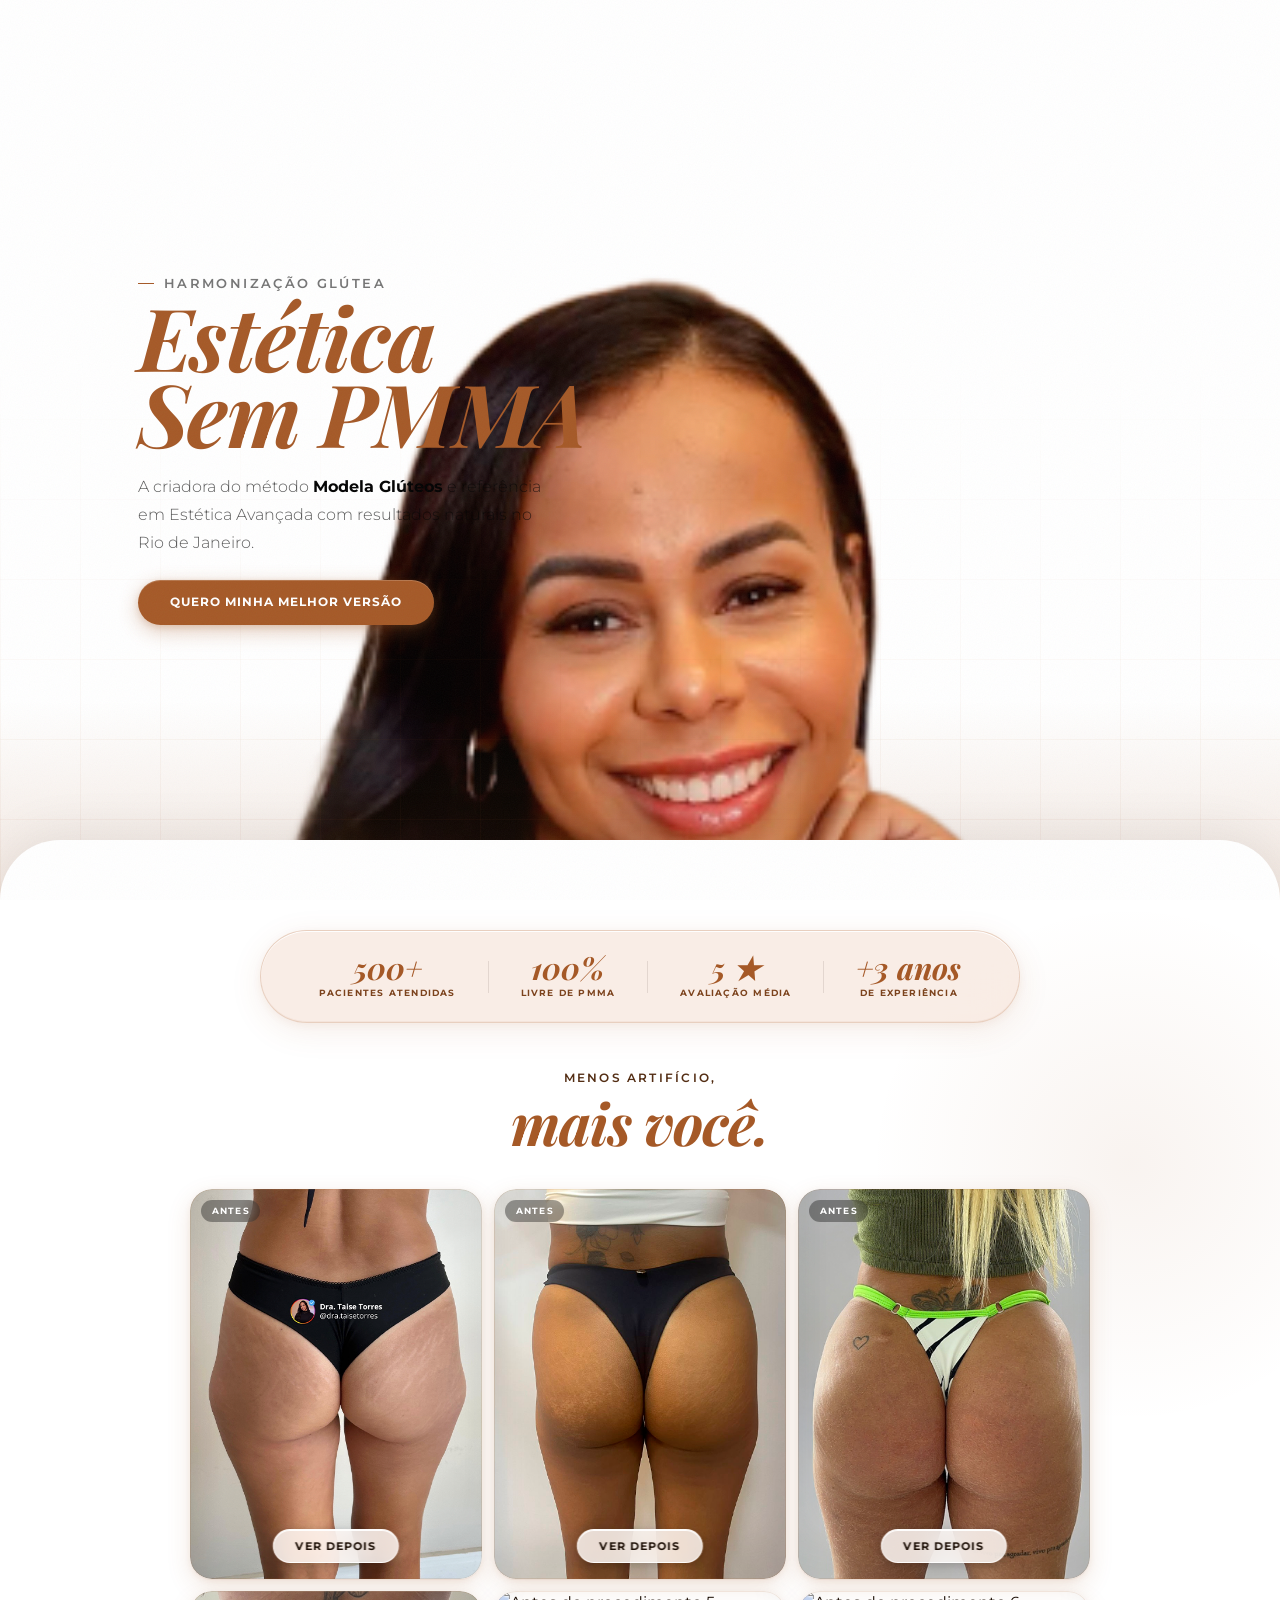
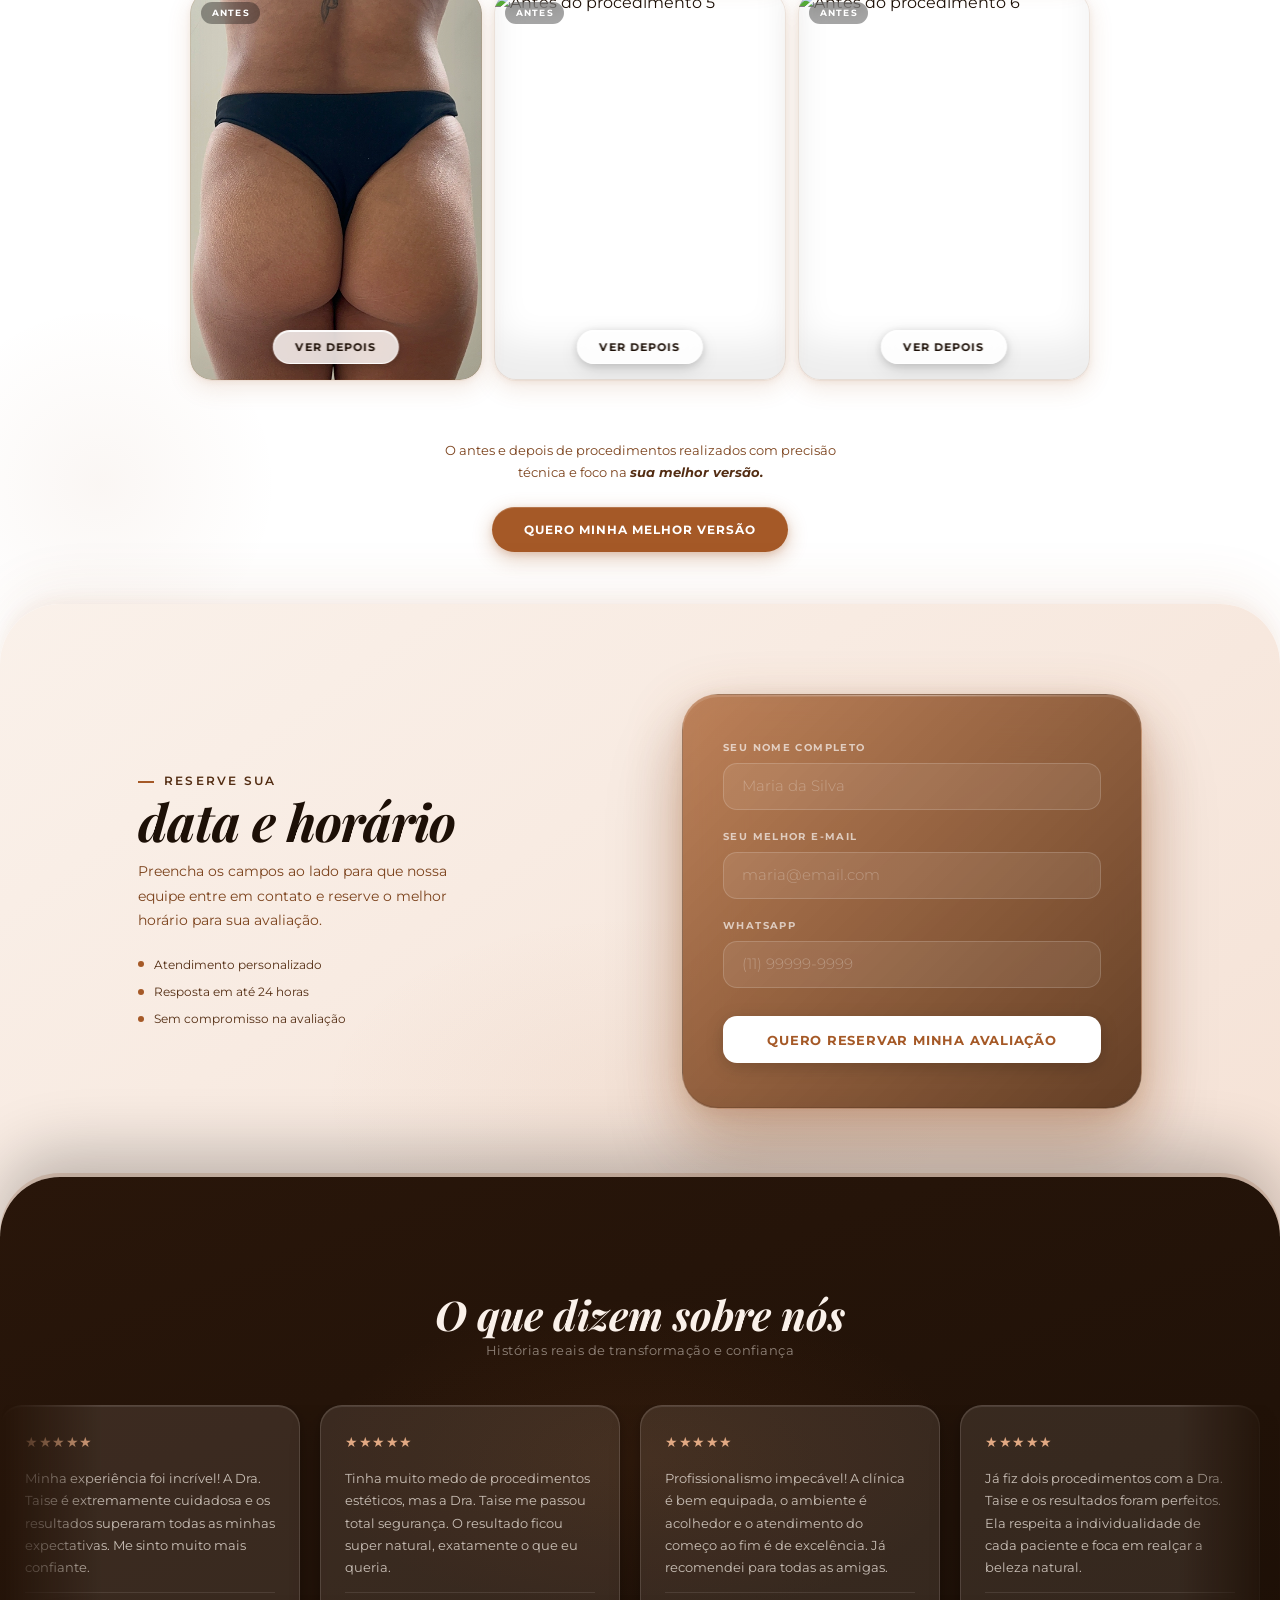
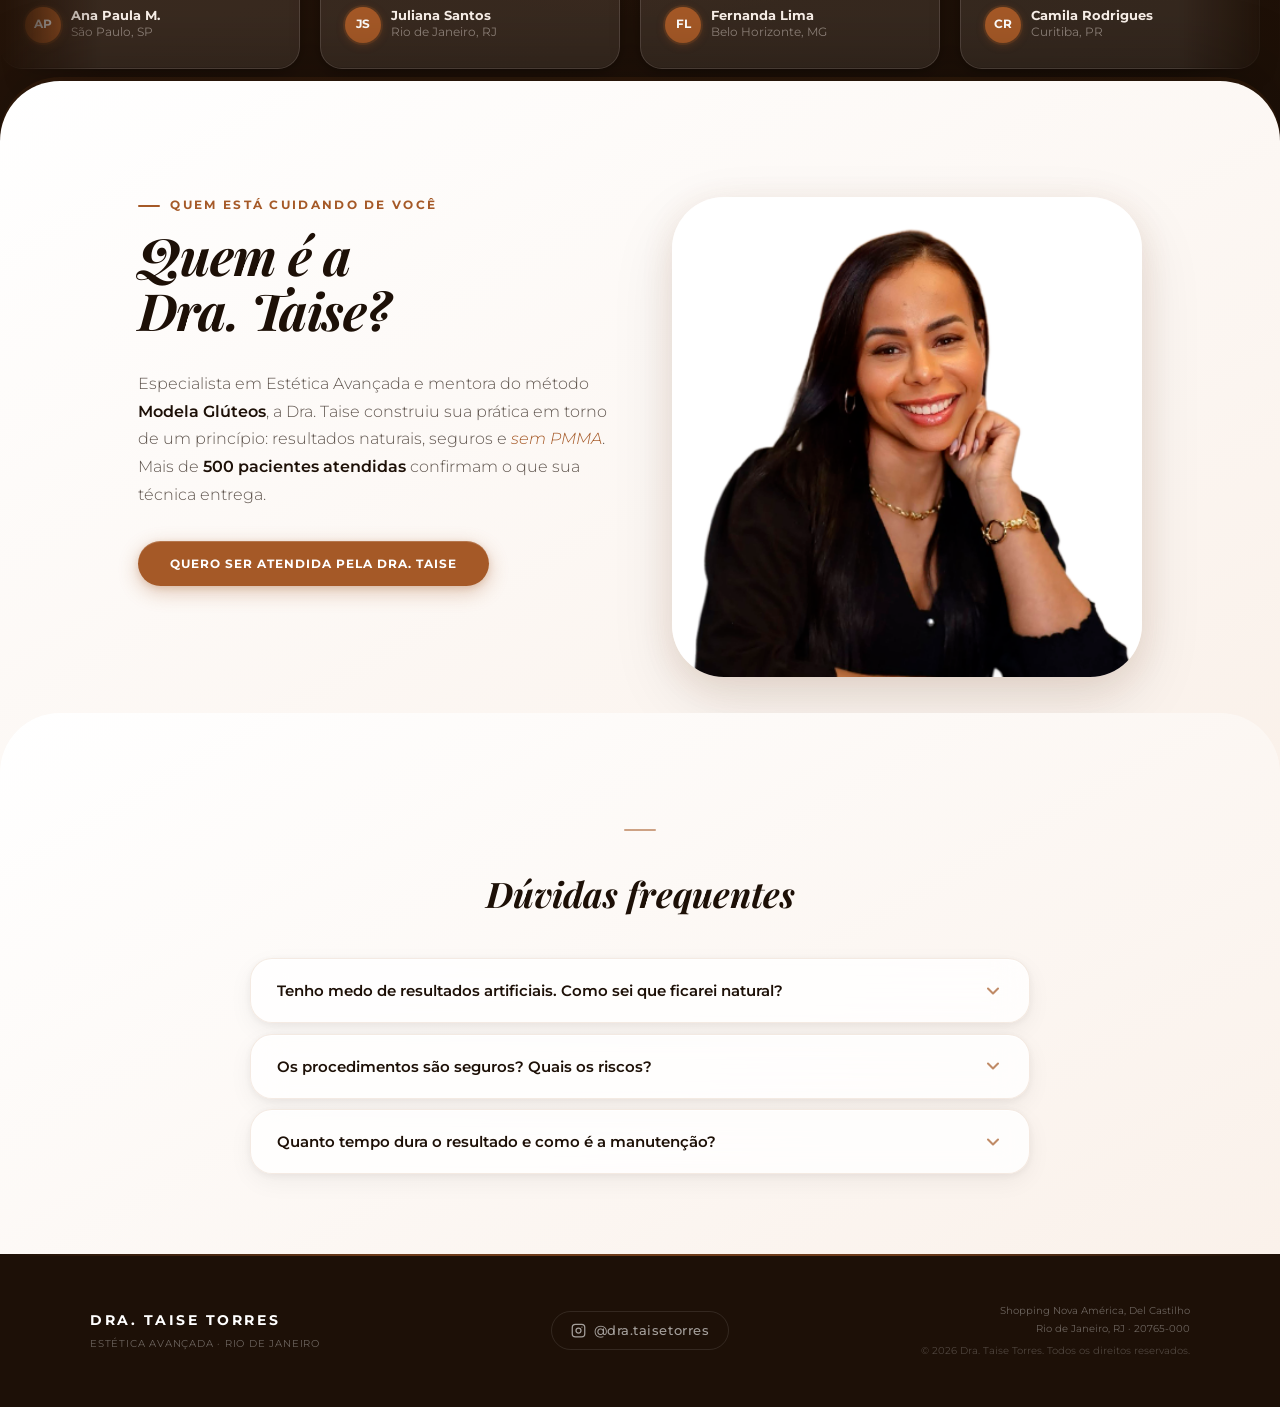
==== commit 1f676147: "Add files via upload" ====
--- a/index.html
+++ b/index.html
@@ -467,9 +467,12 @@
 
     /* ── Pause carousel on touch ── */
     (function touchCarousel() {
-      const track = document.getElementById('carouselTrack');
-      track.addEventListener('touchstart', () => { track.style.animationPlayState = 'paused'; }, { passive: true });
-      track.addEventListener('touchend',   () => { track.style.animationPlayState = 'running'; }, { passive: true });
+      const track  = document.getElementById('carouselTrack');
+      const pause  = () => { track.style.animationPlayState = 'paused';  };
+      const resume = () => { track.style.animationPlayState = 'running'; };
+      track.addEventListener('touchstart',  pause,  { passive: true });
+      track.addEventListener('touchend',    resume, { passive: true });
+      track.addEventListener('touchcancel', resume, { passive: true }); /* Bug fix: chamada/bloqueio de tela */
     })();
 
     /* ── FAQ accordion ── */
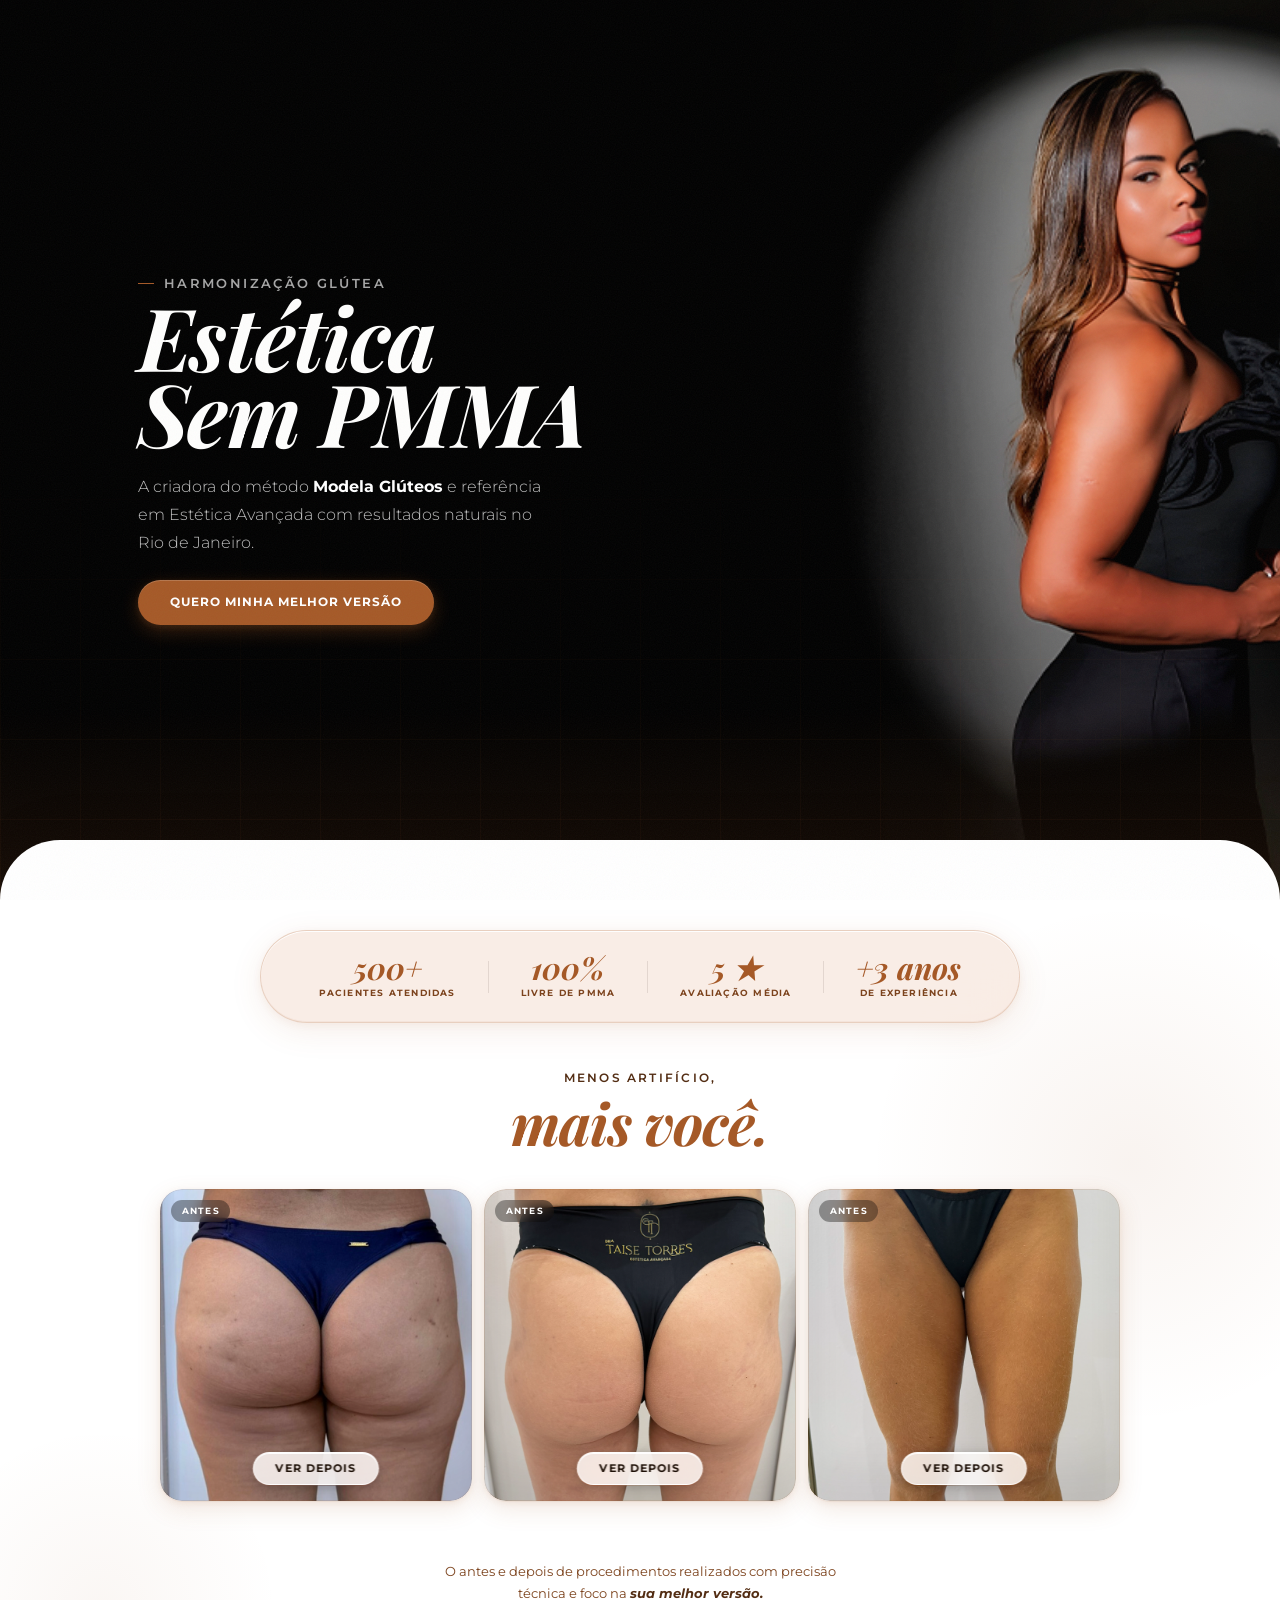
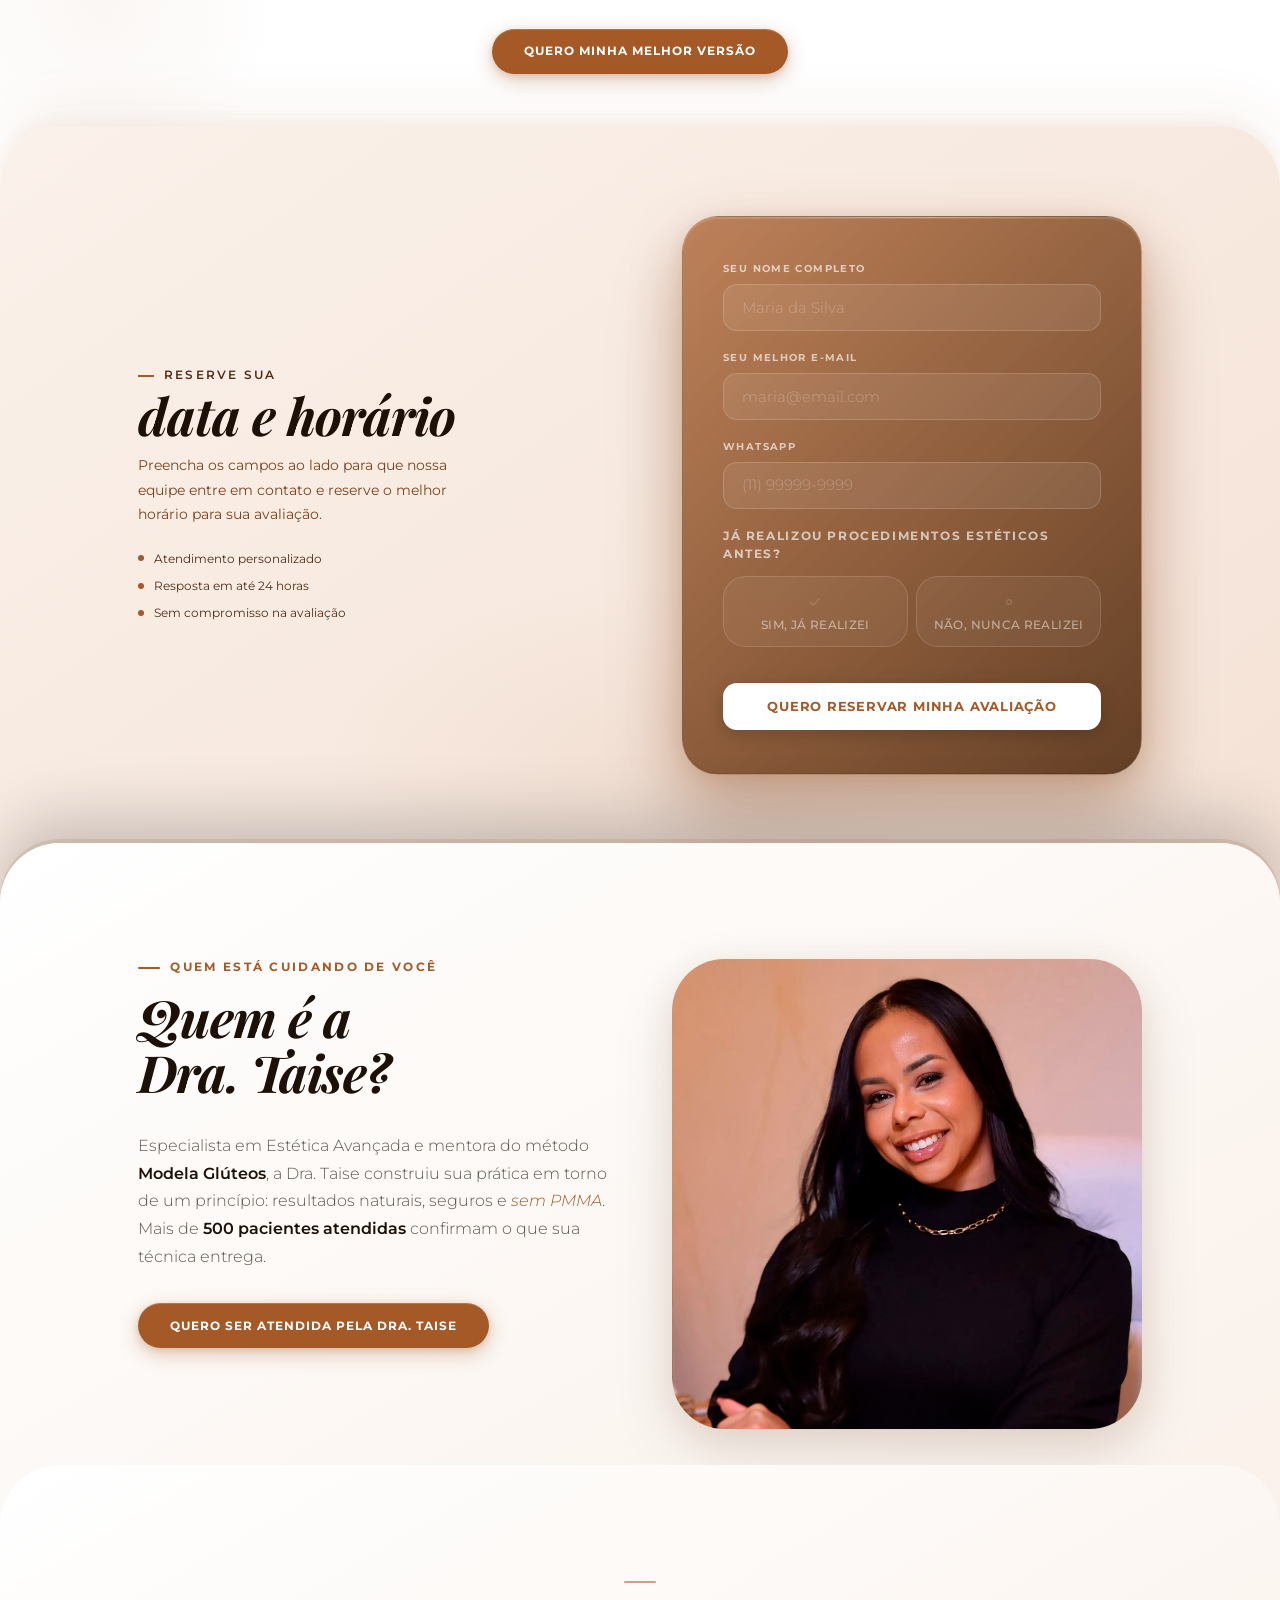
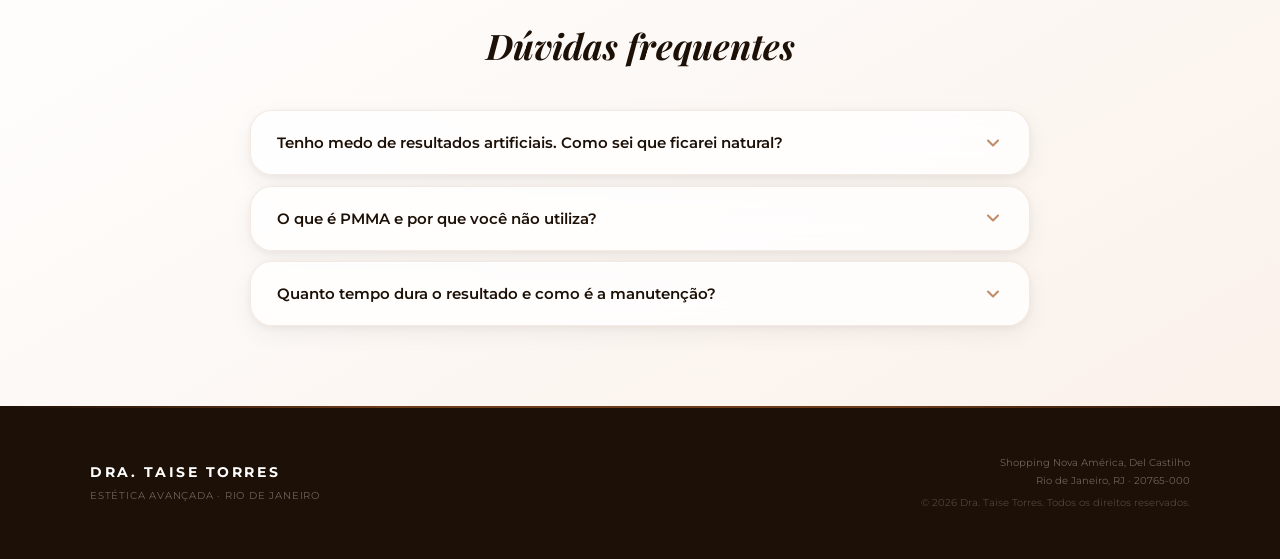
==== commit d11e4097: "Add files via upload" ====
--- a/index.html
+++ b/index.html
@@ -4,6 +4,7 @@
   <meta charset="UTF-8" />
   <meta name="viewport" content="width=device-width, initial-scale=1.0" />
   <title>Dra. Taise Torres · Estética que Transforma</title>
+  <meta name="description" content="Dra. Taise Torres, especialista em Estética Avançada e criadora do método Modela Glúteos. Procedimentos 100% sem PMMA, resultados naturais no Rio de Janeiro." />
 
   <link rel="preconnect" href="https://fonts.googleapis.com" />
   <link rel="preconnect" href="https://fonts.gstatic.com" crossorigin />
@@ -11,6 +12,7 @@
     href="https://fonts.googleapis.com/css2?family=Montserrat:ital,wght@0,400;0,500;0,600;0,700;1,400&family=Playfair+Display:ital,wght@0,700;1,400;1,700&display=swap"
     rel="stylesheet"
   />
+  <link rel="icon" type="image/svg+xml" href="favicon.svg" />
   <link rel="stylesheet" href="style.css" />
 </head>
 <body>
@@ -24,7 +26,7 @@
     <div class="hero__bg">
       <picture>
         <source media="(max-width: 860px)" srcset="img/heromobile.png" />
-        <img src="img/hero.png" alt="Dra. Taise Torres — Estética Avançada" />
+        <img src="img/hero.png" alt="Dra. Taise Torres, Estética Avançada" />
       </picture>
     </div>
 
@@ -118,35 +120,7 @@
           </div>
         </div>
 
-        <!-- Card 4 -->
-        <div class="gallery__card">
-          <div class="ba-toggle" data-toggle>
-            <img class="ba-img ba-img--before" src="img/antes4.png" alt="Antes do procedimento 4" loading="lazy" />
-            <img class="ba-img ba-img--after"  src="img/depois4.png" alt="Depois do procedimento 4" loading="lazy" />
-            <span class="ba-state-label">Antes</span>
-            <button class="ba-switch" aria-label="Ver resultado depois">Ver depois</button>
-          </div>
-        </div>
-
-        <!-- Card 5 -->
-        <div class="gallery__card">
-          <div class="ba-toggle" data-toggle>
-            <img class="ba-img ba-img--before" src="img/antes5.png" alt="Antes do procedimento 5" loading="lazy" />
-            <img class="ba-img ba-img--after"  src="img/depois5.png" alt="Depois do procedimento 5" loading="lazy" />
-            <span class="ba-state-label">Antes</span>
-            <button class="ba-switch" aria-label="Ver resultado depois">Ver depois</button>
-          </div>
-        </div>
-
-        <!-- Card 6 -->
-        <div class="gallery__card">
-          <div class="ba-toggle" data-toggle>
-            <img class="ba-img ba-img--before" src="img/antes6.png" alt="Antes do procedimento 6" loading="lazy" />
-            <img class="ba-img ba-img--after"  src="img/depois6.png" alt="Depois do procedimento 6" loading="lazy" />
-            <span class="ba-state-label">Antes</span>
-            <button class="ba-switch" aria-label="Ver resultado depois">Ver depois</button>
-          </div>
-        </div>
+
 
       </div>
 
@@ -214,26 +188,30 @@
           />
         </div>
 
+        <div class="form-group">
+          <p class="form-radio__label">Já realizou procedimentos estéticos antes?</p>
+          <div class="form-radio__group">
+            <label class="form-radio__option">
+              <input type="radio" name="procedimentos" value="sim" required />
+              <span class="form-radio__custom">
+                <svg viewBox="0 0 24 24" aria-hidden="true"><polyline points="20 6 9 17 4 12"/></svg>
+                Sim, já realizei
+              </span>
+            </label>
+            <label class="form-radio__option">
+              <input type="radio" name="procedimentos" value="nao" />
+              <span class="form-radio__custom">
+                <svg viewBox="0 0 24 24" aria-hidden="true"><circle cx="12" cy="12" r="4"/></svg>
+                Não, nunca realizei
+              </span>
+            </label>
+          </div>
+        </div>
+
         <button type="submit" class="btn">Quero reservar minha avaliação</button>
 
       </form>
 
-    </div>
-  </section>
-
-  <!-- ═══════════════════════════════
-       TESTIMONIALS
-  ════════════════════════════════ -->
-  <section class="testimonials stack">
-    <div class="container">
-      <div class="testimonials__header">
-        <h2 class="testimonials__title">O que dizem sobre nós</h2>
-        <p class="testimonials__sub">Histórias reais de transformação e confiança</p>
-      </div>
-    </div>
-
-    <div class="carousel-outer">
-      <div class="carousel-track" id="carouselTrack" aria-live="off"></div>
     </div>
   </section>
 
@@ -304,25 +282,25 @@
           </button>
           <div class="faq__panel" role="region">
             <div class="faq__panel-inner">
-              <p class="faq__a">Lorem ipsum dolor sit amet, consectetur adipiscing elit. Sed do eiusmod tempor incididunt ut labore et dolore magna aliqua. Ut enim ad minim veniam quis nostrud exercitation ullamco laboris nisi ut aliquip ex ea commodo.</p>
+              <p class="faq__a">Esse é o medo mais comum e mais legítimo de quem nunca fez um procedimento estético. Resultados exagerados geralmente acontecem quando há excesso de produto ou técnica inadequada para o biotipo da paciente.</p>
               <p class="faq__answer-label">Resposta da Dra. Taise</p>
-              <p class="faq__a">Duis aute irure dolor in reprehenderit in voluptate velit esse cillum dolore eu fugiat nulla pariatur. Excepteur sint occaecat cupidatat non proident deserunt mollit anim id est laborum. A técnica utilizada preserva sua expressão natural.</p>
+              <p class="faq__a">No meu método <strong>Modela Glúteos</strong>, cada procedimento começa por uma avaliação detalhada do seu corpo, da sua proporção e do que <em>você</em> quer enxergar no espelho. Não trabalho com padrão único: respeito a anatomia de cada paciente e uso produtos biocompatíveis que integram naturalmente ao tecido. Mais de 500 pacientes atendidas e nenhuma com resultado artificial: esse é o meu maior cartão de visita.</p>
             </div>
           </div>
         </div>
 
         <div class="faq__item" role="listitem">
           <button class="faq__btn" aria-expanded="false">
-            <span class="faq__q-label">Os procedimentos são seguros? Quais os riscos?</span>
+            <span class="faq__q-label">O que é PMMA e por que você não utiliza?</span>
             <svg class="faq__chevron" viewBox="0 0 24 24" fill="none" stroke="currentColor" stroke-width="2.5" stroke-linecap="round" stroke-linejoin="round" aria-hidden="true">
               <polyline points="6 9 12 15 18 9"/>
             </svg>
           </button>
           <div class="faq__panel" role="region">
             <div class="faq__panel-inner">
-              <p class="faq__a">Sed ut perspiciatis unde omnis iste natus error sit voluptatem accusantium doloremque laudantium, totam rem aperiam eaque ipsa quae ab illo inventore veritatis et quasi architecto beatae vitae dicta sunt explicabo.</p>
+              <p class="faq__a">O PMMA (polimetilmetacrilato) é um preenchedor permanente que foi amplamente usado em procedimentos de modelagem corporal. Por ser permanente e não reabsorvível, pode causar inflamações crônicas, granulomas e deformidades ao longo dos anos, com complicações graves e de difícil reversão.</p>
               <p class="faq__answer-label">Resposta da Dra. Taise</p>
-              <p class="faq__a">Nemo enim ipsam voluptatem quia voluptas sit aspernatur aut odit aut fugit. Sed quia consequuntur magni dolores eos qui ratione voluptatem sequi nesciunt. Todos os produtos utilizados são 100% livres de PMMA.</p>
+              <p class="faq__a">Minha clínica é <strong>100% livre de PMMA</strong>. Trabalho exclusivamente com produtos biocompatíveis e reabsorvíveis, aprovados pela Anvisa, que o próprio organismo metaboliza com segurança. Além de mais seguros, esses produtos permitem ajustes ao longo do tempo conforme o seu corpo evolui, o que o PMMA jamais permitiria.</p>
             </div>
           </div>
         </div>
@@ -336,9 +314,9 @@
           </button>
           <div class="faq__panel" role="region">
             <div class="faq__panel-inner">
-              <p class="faq__a">At vero eos et accusamus et iusto odio dignissimos ducimus qui blanditiis praesentium voluptatum deleniti atque corrupti quos dolores et quas molestias excepturi sint occaecati cupiditate non provident.</p>
+              <p class="faq__a">A duração varia conforme o tipo de produto utilizado, o metabolismo de cada paciente e os cuidados pós-procedimento. Em geral, os resultados se mantêm entre 12 e 24 meses com boa qualidade.</p>
               <p class="faq__answer-label">Resposta da Dra. Taise</p>
-              <p class="faq__a">Nam libero tempore cum soluta nobis eligendi optio cumque nihil impedit quo minus maxime placeat facere possimus. A manutenção é simples e os resultados são duradouros com os cuidados corretos indicados em consulta.</p>
+              <p class="faq__a">Na avaliação inicial já traço um plano completo para você, incluindo a previsão de manutenção ideal. A maioria das minhas pacientes retorna para uma sessão de complemento após 12 a 18 meses, um procedimento mais rápido e simples do que o inicial. Com os cuidados corretos que oriento em consulta, o resultado se mantém bonito e natural por muito mais tempo.</p>
             </div>
           </div>
         </div>
@@ -360,21 +338,6 @@
         <span class="footer__tagline">Estética Avançada · Rio de Janeiro</span>
       </div>
 
-      <!-- Centro: Instagram -->
-      <a
-        class="footer__insta"
-        href="https://www.instagram.com/dra.taisetorres/"
-        target="_blank"
-        rel="noopener noreferrer"
-        aria-label="Instagram da Dra. Taise Torres"
-      >
-        <svg width="15" height="15" viewBox="0 0 24 24" fill="none" stroke="currentColor" stroke-width="2" stroke-linecap="round" stroke-linejoin="round" aria-hidden="true">
-          <rect x="2" y="2" width="20" height="20" rx="5" ry="5"/>
-          <circle cx="12" cy="12" r="4"/>
-          <circle cx="17.5" cy="6.5" r="1" fill="currentColor" stroke="none"/>
-        </svg>
-        @dra.taisetorres
-      </a>
 
       <!-- Direita: endereço + copyright -->
       <div class="footer__col footer__col--right">
@@ -405,74 +368,6 @@
           btn.setAttribute('aria-label', isAfter ? 'Ver imagem antes' : 'Ver resultado depois');
         });
       });
-    })();
-
-    /* ── Testimonials data ── */
-    const TESTIMONIALS = [
-      {
-        name: 'Ana Paula M.',
-        city: 'São Paulo, SP',
-        text: 'Minha experiência foi incrível! A Dra. Taise é extremamente cuidadosa e os resultados superaram todas as minhas expectativas. Me sinto muito mais confiante.'
-      },
-      {
-        name: 'Juliana Santos',
-        city: 'Rio de Janeiro, RJ',
-        text: 'Tinha muito medo de procedimentos estéticos, mas a Dra. Taise me passou total segurança. O resultado ficou super natural, exatamente o que eu queria.'
-      },
-      {
-        name: 'Fernanda Lima',
-        city: 'Belo Horizonte, MG',
-        text: 'Profissionalismo impecável! A clínica é bem equipada, o ambiente é acolhedor e o atendimento do começo ao fim é de excelência. Já recomendei para todas as amigas.'
-      },
-      {
-        name: 'Camila Rodrigues',
-        city: 'Curitiba, PR',
-        text: 'Já fiz dois procedimentos com a Dra. Taise e os resultados foram perfeitos. Ela respeita a individualidade de cada paciente e foca em realçar a beleza natural.'
-      },
-      {
-        name: 'Patricia Oliveira',
-        city: 'Brasília, DF',
-        text: 'A Dra. Taise tem um olhar artístico e técnico ao mesmo tempo. Explicou todo o procedimento com calma e o resultado ficou absolutamente natural. Maravilhosa!'
-      },
-      {
-        name: 'Mariana Costa',
-        city: 'Porto Alegre, RS',
-        text: 'Saí da consulta com a autoestima lá em cima. A abordagem dela é diferente, sem exageros, sempre focada no que é melhor para cada paciente individualmente.'
-      }
-    ];
-
-    /* ── Build carousel (original + duplicate for infinite loop) ── */
-    (function buildCarousel() {
-      const track    = document.getElementById('carouselTrack');
-      const allCards = [...TESTIMONIALS, ...TESTIMONIALS];
-
-      allCards.forEach(t => {
-        const initials = t.name.split(' ').slice(0, 2).map(w => w[0]).join('');
-        const card     = document.createElement('div');
-        card.className = 't-card';
-        card.setAttribute('role', 'article');
-        card.innerHTML = `
-          <div class="t-card__stars" aria-label="5 estrelas">★★★★★</div>
-          <p class="t-card__text">${t.text}</p>
-          <div class="t-card__author">
-            <div class="t-card__avatar" aria-hidden="true">${initials}</div>
-            <div>
-              <p class="t-card__name">${t.name}</p>
-              <p class="t-card__location">${t.city}</p>
-            </div>
-          </div>`;
-        track.appendChild(card);
-      });
-    })();
-
-    /* ── Pause carousel on touch ── */
-    (function touchCarousel() {
-      const track  = document.getElementById('carouselTrack');
-      const pause  = () => { track.style.animationPlayState = 'paused';  };
-      const resume = () => { track.style.animationPlayState = 'running'; };
-      track.addEventListener('touchstart',  pause,  { passive: true });
-      track.addEventListener('touchend',    resume, { passive: true });
-      track.addEventListener('touchcancel', resume, { passive: true }); /* Bug fix: chamada/bloqueio de tela */
     })();
 
     /* ── FAQ accordion ── */
@@ -513,6 +408,7 @@
       });
 
       el.addEventListener('keydown', e => {
+        if (e.ctrlKey || e.metaKey) return;
         const safe = ['Backspace','Delete','Tab','ArrowLeft','ArrowRight','Home','End'];
         if (!safe.includes(e.key) && !/^\d$/.test(e.key)) e.preventDefault();
       });
@@ -542,9 +438,13 @@
         return;
       }
 
-      /* ⚠️ Substitua pelo seu webhook/API real */
-      alert('Obrigada, ' + nome + '! Em breve entraremos em contato via WhatsApp.');
-      this.reset();
+      const procedimentos = document.querySelector('input[name="procedimentos"]:checked');
+      if (!procedimentos) {
+        alert('Por favor, informe se já realizou procedimentos estéticos antes.');
+        return;
+      }
+
+      window.location.href = 'obrigado/';
     });
   </script>
 
--- a/style.css
+++ b/style.css
@@ -303,7 +303,7 @@
 
 /* Título dual-font */
 .hero__title {
-  color: #030303;
+  color: #ffffff;
   display: flex;
   flex-direction: column;
   align-items: flex-start;
@@ -312,20 +312,20 @@
 
 .hero__title .t-sans {
   font-size: .82rem;
-  color: rgba(3,3,3,.55);
+  color: rgba(255,255,255,.65);
   letter-spacing: .18em;
 }
 .hero__title .t-sans::before { background: #A55927; }
 
 .hero__title .t-serif {
   font-size: clamp(3.2rem, 6.8vw, 7rem);
-  color: #030303;
+  color: #ffffff;
   line-height: .88;
   margin-top: .05em;
   text-shadow: none;
 }
 .hero__title .t-serif--accent {
-  color: #A55927;
+  color: #FEFEFD;
 }
 .hero__title .t-serif em {
   font-style: italic;
@@ -335,11 +335,11 @@
 .hero__sub {
   font-size: 1rem;
   font-weight: 300;
-  color: rgba(3,3,3,.65);
+  color: rgba(255,255,255,.75);
   line-height: 1.75;
   max-width: 420px;
 }
-.hero__sub strong { color: #030303; font-weight: 700; }
+.hero__sub strong { color: #ffffff; font-weight: 700; }
 
 /* ═══════════════════════════════════════════════════════════
    TRUST STRIP — faixa de credenciais
@@ -489,13 +489,13 @@
   gap: 12px;
   margin-bottom: 1.75rem;
   width: 100%;
-  max-width: 900px;
+  max-width: 960px;
   margin-inline: auto;
 }
 
 .gallery__card {
   border-radius: var(--r-md);
-  aspect-ratio: 3 / 4;
+  aspect-ratio: 1 / 1;
   overflow: hidden;
   box-shadow:
     0 2px 6px rgba(165,89,39,.08),
@@ -747,11 +747,6 @@
   flex-shrink: 0;
 }
 
-.form-card {
-  flex-shrink: 0;
-  width: min(100%, 460px);
-}
-
 /* Card de formulário — tons 700→800 da paleta */
 .form-card {
   background:
@@ -843,152 +838,116 @@
   box-shadow: 0 8px 28px rgba(0,0,0,.22);
 }
 
-/* ═══════════════════════════════════════════════════════════
-   TESTIMONIALS CAROUSEL
-═══════════════════════════════════════════════════════════ */
-.testimonials {
-  background: linear-gradient(160deg, #29160A 0%, #1D1007 100%);
-  z-index: 4;
-  box-shadow:
-    0 -24px 64px rgba(0,0,0,.24),
-    0 -4px 0 rgba(165,89,39,.18);
-  overflow: hidden;
-  padding-bottom: 0;
-}
-
-/* Orb quente central na seção escura */
-.testimonials::after {
-  content: '';
-  position: absolute;
-  top: 50%; left: 50%;
-  transform: translate(-50%, -50%);
-  width: 700px; height: 350px;
-  border-radius: 50%;
-  background: radial-gradient(ellipse, rgba(165,89,39,.1) 0%, transparent 65%);
-  pointer-events: none;
-  z-index: 0;
-}
-.testimonials .container { position: relative; z-index: 1; }
-.carousel-outer { position: relative; z-index: 1; }
-
-.testimonials__header {
-  text-align: center;
-  margin-bottom: 2.75rem;
-}
-
-.testimonials__title {
-  font-family: var(--font-serif);
-  font-style: italic;
-  font-size: clamp(1.8rem, 3.2vw, 2.6rem);
-  font-weight: 700;
-  line-height: 1.05;
-  color: #FAF1EA;
-  margin-bottom: .35rem;
-}
-
-.testimonials__sub {
-  font-size: .8rem;
-  color: rgba(250,241,234,.5);
-  letter-spacing: .04em;
-}
-
-/* Fade nas bordas */
-.carousel-outer {
-  overflow: hidden;
-  padding-bottom: 4.5rem;
-  mask-image: linear-gradient(to right, transparent 0%, #1D1007 8%, #1D1007 92%, transparent 100%);
-  -webkit-mask-image: linear-gradient(to right, transparent 0%, #1D1007 8%, #1D1007 92%, transparent 100%);
-}
-
-.carousel-track {
-  display: flex;
-  gap: 1.25rem;
-  width: max-content;
-  animation: slide 40s linear infinite;
-  will-change: transform;
-}
-
-.carousel-outer:hover .carousel-track,
-.carousel-outer:focus-within .carousel-track { animation-play-state: paused; }
-
-@keyframes slide {
-  from { transform: translateX(0); }
-  to   { transform: translateX(-50%); }
-}
-
-/* Card de depoimento — glassmorphism sobre fundo escuro */
-.t-card {
-  flex-shrink: 0;
-  width: 300px;
-  background: rgba(250,241,234,.10);
-  backdrop-filter: blur(22px) saturate(200%);
-  -webkit-backdrop-filter: blur(22px) saturate(200%);
-  border: 1px solid rgba(250,241,234,.14);
-  border-radius: var(--r-md);
-  padding: 1.6rem 1.5rem;
-  display: flex;
-  flex-direction: column;
-  gap: .85rem;
-  box-shadow:
-    0 2px 10px rgba(0,0,0,.22),
-    0 8px 32px rgba(0,0,0,.2),
-    inset 0 1px 0 rgba(255,255,255,.1),
-    inset 0 -1px 0 rgba(0,0,0,.12);
-  transition:
-    transform  var(--dur-mid) var(--ease-out),
-    box-shadow var(--dur-mid);
-}
-.t-card:hover {
-  transform: translateY(-5px);
-  box-shadow:
-    0 8px 24px rgba(0,0,0,.28),
-    0 24px 56px rgba(0,0,0,.22),
-    0 0 0 1px rgba(165,89,39,.3) inset;
-  border-color: rgba(165,89,39,.35);
-}
-
-.t-card__stars { color: #E2A983; font-size: .88rem; letter-spacing: .04em; }
-
-.t-card__text {
-  font-size: .82rem;
-  line-height: 1.7;
-  color: rgba(250,241,234,.75);
-  flex: 1;
-}
-
-.t-card__author {
-  display: flex;
-  align-items: center;
-  gap: .65rem;
-  padding-top: .85rem;
-  border-top: 1px solid rgba(250,241,234,.1);
-}
-
-.t-card__avatar {
-  width: 36px; height: 36px;
-  border-radius: 50%;
-  background: var(--red);
-  display: flex;
-  align-items: center;
-  justify-content: center;
+/* Radio group — dentro do form-card */
+.form-radio__label {
+  display: block;
+  color: rgba(255,255,255,.65);
   font-size: .72rem;
   font-weight: 700;
+  letter-spacing: .14em;
+  text-transform: uppercase;
+  margin-bottom: .75rem;
+}
+
+.form-radio__group {
+  display: grid;
+  grid-template-columns: 1fr 1fr;
+  gap: .55rem;
+}
+
+.form-radio__option {
+  position: relative;
+  cursor: pointer;
+  user-select: none;
+}
+
+.form-radio__option input[type="radio"] {
+  position: absolute;
+  opacity: 0;
+  width: 0;
+  height: 0;
+}
+
+.form-radio__custom {
+  display: flex;
+  flex-direction: column;
+  align-items: center;
+  justify-content: center;
+  gap: .45rem;
+  padding: 1rem .75rem .85rem;
+  border-radius: var(--r-md);
+  border: 1px solid rgba(255,255,255,.14);
+  background: rgba(255,255,255,.05);
+  color: rgba(255,255,255,.5);
+  font-family: var(--font-sans);
+  font-size: .76rem;
+  font-weight: 500;
+  letter-spacing: .03em;
+  text-align: center;
+  line-height: 1.2;
+  transition:
+    border-color var(--dur-mid) var(--ease-out),
+    background   var(--dur-mid) var(--ease-out),
+    color        var(--dur-mid) var(--ease-out),
+    box-shadow   var(--dur-mid) var(--ease-out),
+    transform    var(--dur-fast) var(--ease-out);
+}
+
+/* Ícone SVG check — hidden por padrão */
+.form-radio__custom svg {
+  width: 18px;
+  height: 18px;
+  stroke: rgba(255,255,255,.3);
+  fill: none;
+  stroke-width: 2;
+  stroke-linecap: round;
+  stroke-linejoin: round;
+  transition:
+    stroke   var(--dur-mid) var(--ease-out),
+    transform var(--dur-mid) var(--ease-spring),
+    opacity   var(--dur-mid) var(--ease-out);
+  transform: scale(.8);
+  opacity: .5;
+}
+
+.form-radio__option:hover .form-radio__custom {
+  border-color: rgba(255,255,255,.28);
+  background: rgba(255,255,255,.09);
+  color: rgba(255,255,255,.78);
+  transform: translateY(-1px);
+}
+.form-radio__option:hover .form-radio__custom svg {
+  stroke: rgba(255,255,255,.6);
+  opacity: .7;
+  transform: scale(.9);
+}
+
+.form-radio__option input[type="radio"]:checked ~ .form-radio__custom {
+  border-color: rgba(255,255,255,.55);
+  background: rgba(255,255,255,.13);
   color: #fff;
-  flex-shrink: 0;
-  box-shadow:
-    0 2px 8px var(--red-glow),
-    0 0 0 2px rgba(165,89,39,.2);
-}
-
-.t-card__name     { font-size: .82rem; font-weight: 700; line-height: 1.2; color: #FAF1EA; }
-.t-card__location { font-size: .72rem; color: rgba(250,241,234,.45); }
+  box-shadow:
+    0 0 0 1px rgba(255,255,255,.08) inset,
+    0 4px 20px rgba(0,0,0,.18);
+  transform: translateY(-1px);
+}
+.form-radio__option input[type="radio"]:checked ~ .form-radio__custom svg {
+  stroke: #fff;
+  opacity: 1;
+  transform: scale(1);
+}
+
+.form-radio__option input[type="radio"]:focus-visible ~ .form-radio__custom {
+  outline: 2px solid rgba(255,255,255,.45);
+  outline-offset: 2px;
+}
 
 /* ═══════════════════════════════════════════════════════════
    SOBRE — Quem é a Dra. Taise
 ═══════════════════════════════════════════════════════════ */
 .about {
   background: linear-gradient(150deg, #ffffff 0%, #FAF1EA 100%);
-  z-index: 5;
+  z-index: 4;
   box-shadow:
     0 -24px 64px rgba(0,0,0,.2),
     0 -4px 0 rgba(165,89,39,.12);
@@ -1078,7 +1037,17 @@
 .faq {
   background: linear-gradient(150deg, #ffffff 0%, #FAF1EA 100%);
   padding-bottom: 5rem;
-  z-index: 6;
+  z-index: 5;
+  display: flex;
+  flex-direction: column;
+  align-items: center;
+}
+
+.faq .container {
+  display: flex;
+  flex-direction: column;
+  align-items: center;
+  width: 100%;
 }
 
 .faq__rule {
@@ -1225,7 +1194,7 @@
   max-width: var(--container);
   margin-inline: auto;
   display: grid;
-  grid-template-columns: 1fr auto 1fr;
+  grid-template-columns: 1fr 1fr;
   align-items: center;
   gap: 2rem;
 }
@@ -1251,31 +1220,6 @@
   letter-spacing: .08em;
   color: rgba(255,255,255,.35);
   text-transform: uppercase;
-}
-
-/* Centro — Instagram */
-.footer__insta {
-  font-family: var(--font-sans);
-  font-size: .8rem;
-  font-weight: 500;
-  color: rgba(255,255,255,.6);
-  text-decoration: none;
-  letter-spacing: .04em;
-  transition: color var(--dur-fast);
-  display: inline-flex;
-  align-items: center;
-  gap: 8px;
-  justify-content: center;
-  padding: .55rem 1.2rem;
-  border: 1px solid rgba(255,255,255,.1);
-  border-radius: 999px;
-  white-space: nowrap;
-}
-.footer__insta svg { flex-shrink: 0; }
-.footer__insta:hover {
-  color: #fff;
-  border-color: rgba(255,255,255,.28);
-  background: rgba(255,255,255,.04);
 }
 
 /* Coluna direita */
@@ -1322,7 +1266,6 @@
 ═══════════════════════════════════════════════════════════ */
 @supports (animation-timeline: scroll()) {
   .gallery__card,
-  .t-card,
   .faq__item {
     animation: fadeUp linear both;
     animation-timeline: view();
@@ -1381,7 +1324,7 @@
   /* ── Gallery ── */
   .gallery              { padding-bottom: 5rem; }
   .gallery__grid {
-    grid-template-columns: repeat(2, 1fr);
+    grid-template-columns: repeat(3, 1fr);
     max-width: 100%;
     gap: 10px;
   }
@@ -1399,10 +1342,6 @@
   .booking__sub         { text-align: center; max-width: 100%; }
   .booking__trust-item  { justify-content: center; }
   .form-card            { width: 100%; max-width: 520px; }
-
-  /* ── Testimonials ── */
-  .testimonials__title  { font-size: clamp(1.5rem, 4vw, 2rem); }
-  .t-card               { width: 268px; }
 
   /* ── Sobre ── */
   .about                { padding-bottom: 4rem; }
@@ -1481,11 +1420,6 @@
   .booking              { padding-bottom: 4rem; }
   .booking__title .t-serif { font-size: clamp(2rem, 9vw, 2.8rem); }
 
-  /* Testimonials */
-  .t-card               { width: 252px; }
-  .testimonials         { padding-bottom: 0; }
-  .testimonials__header { margin-bottom: 1.75rem; }
-
   /* Sobre */
   .about                { padding-bottom: 3rem; }
   .about__photo         { min-height: 220px; max-height: 300px; border-radius: var(--r-md); }
